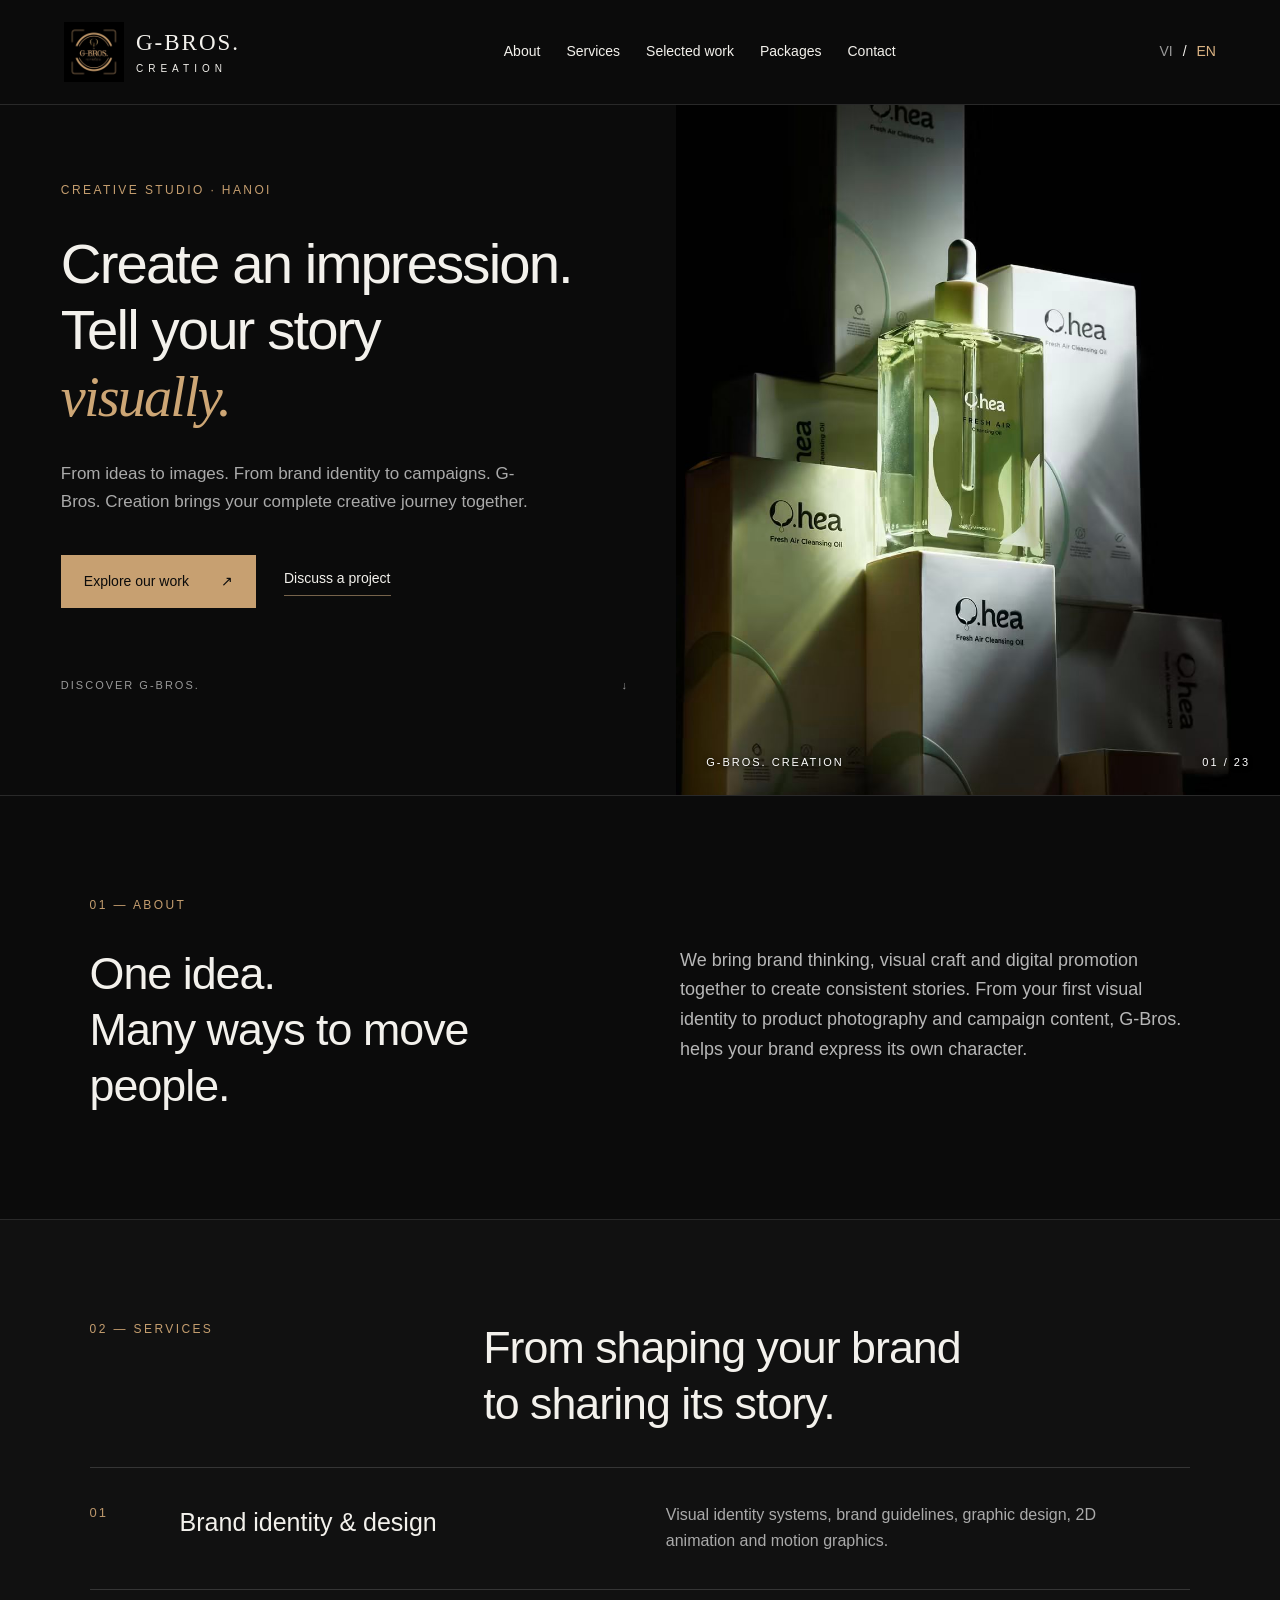
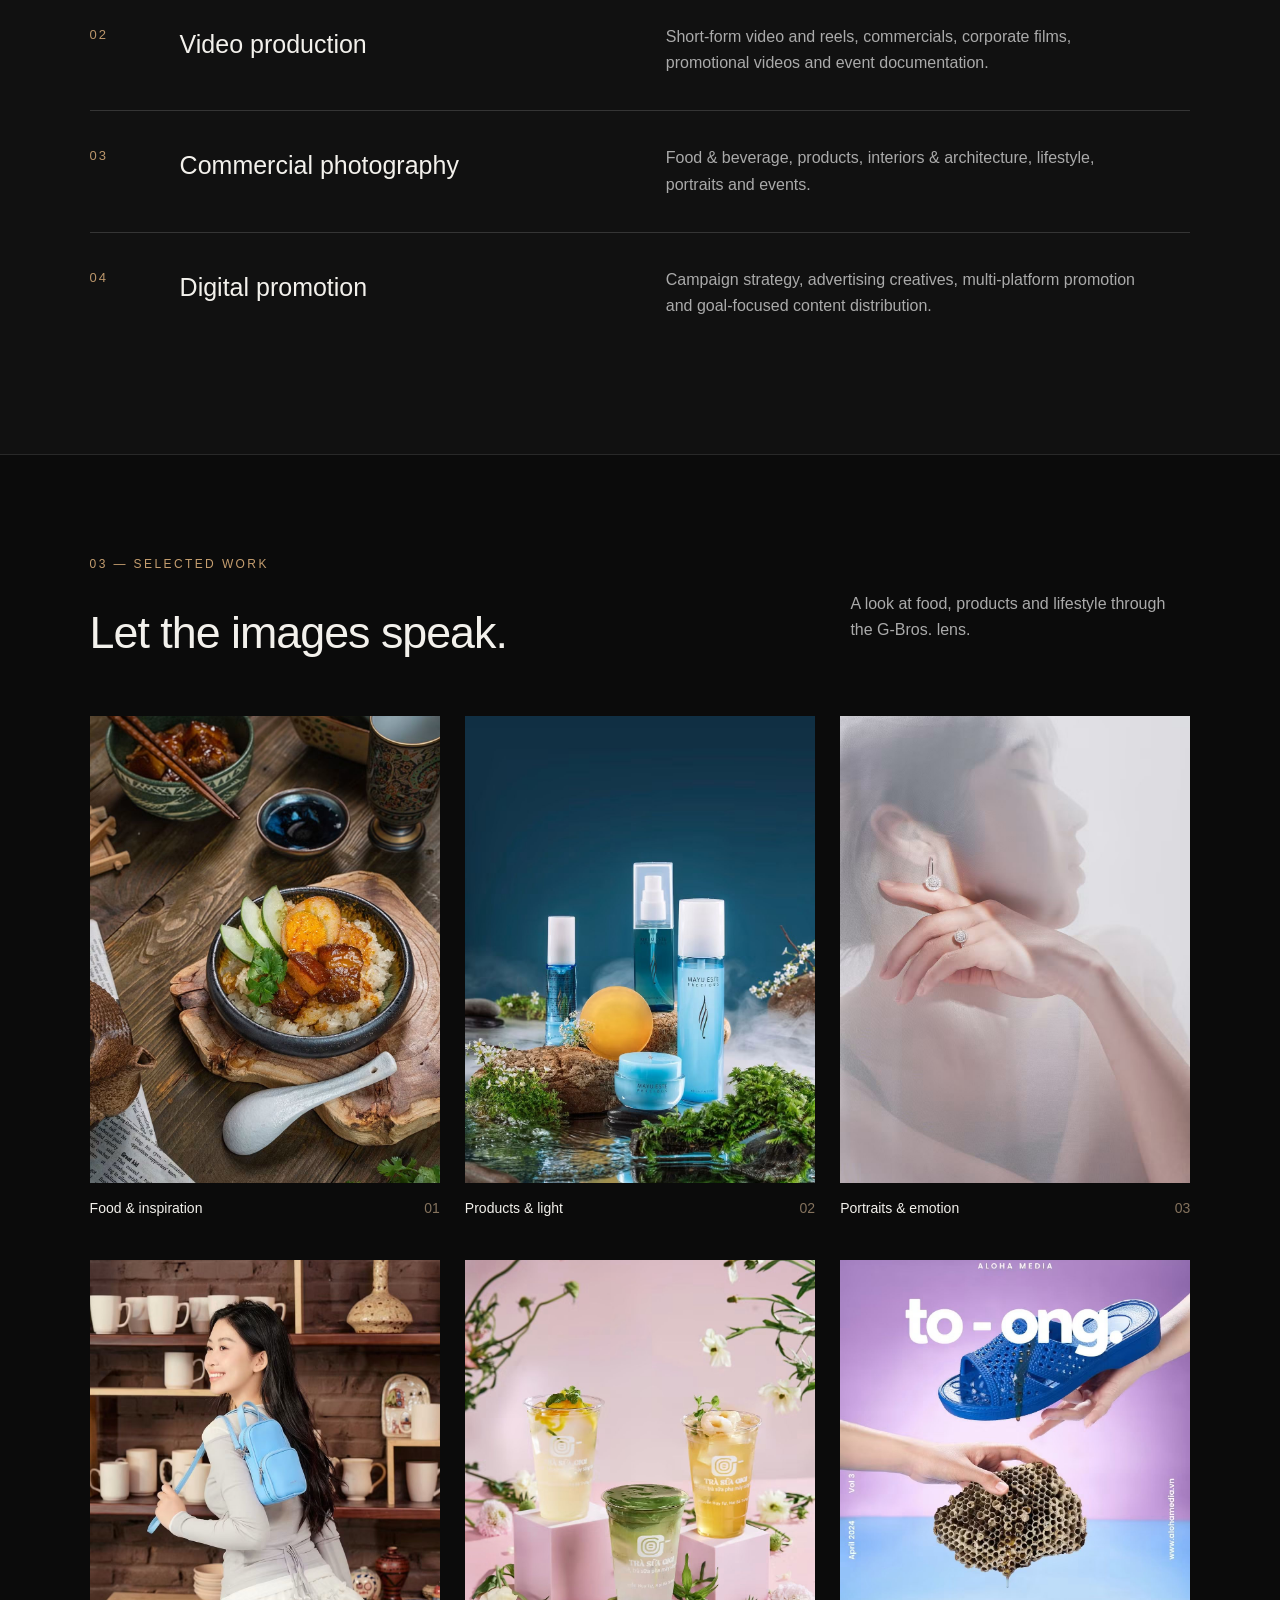
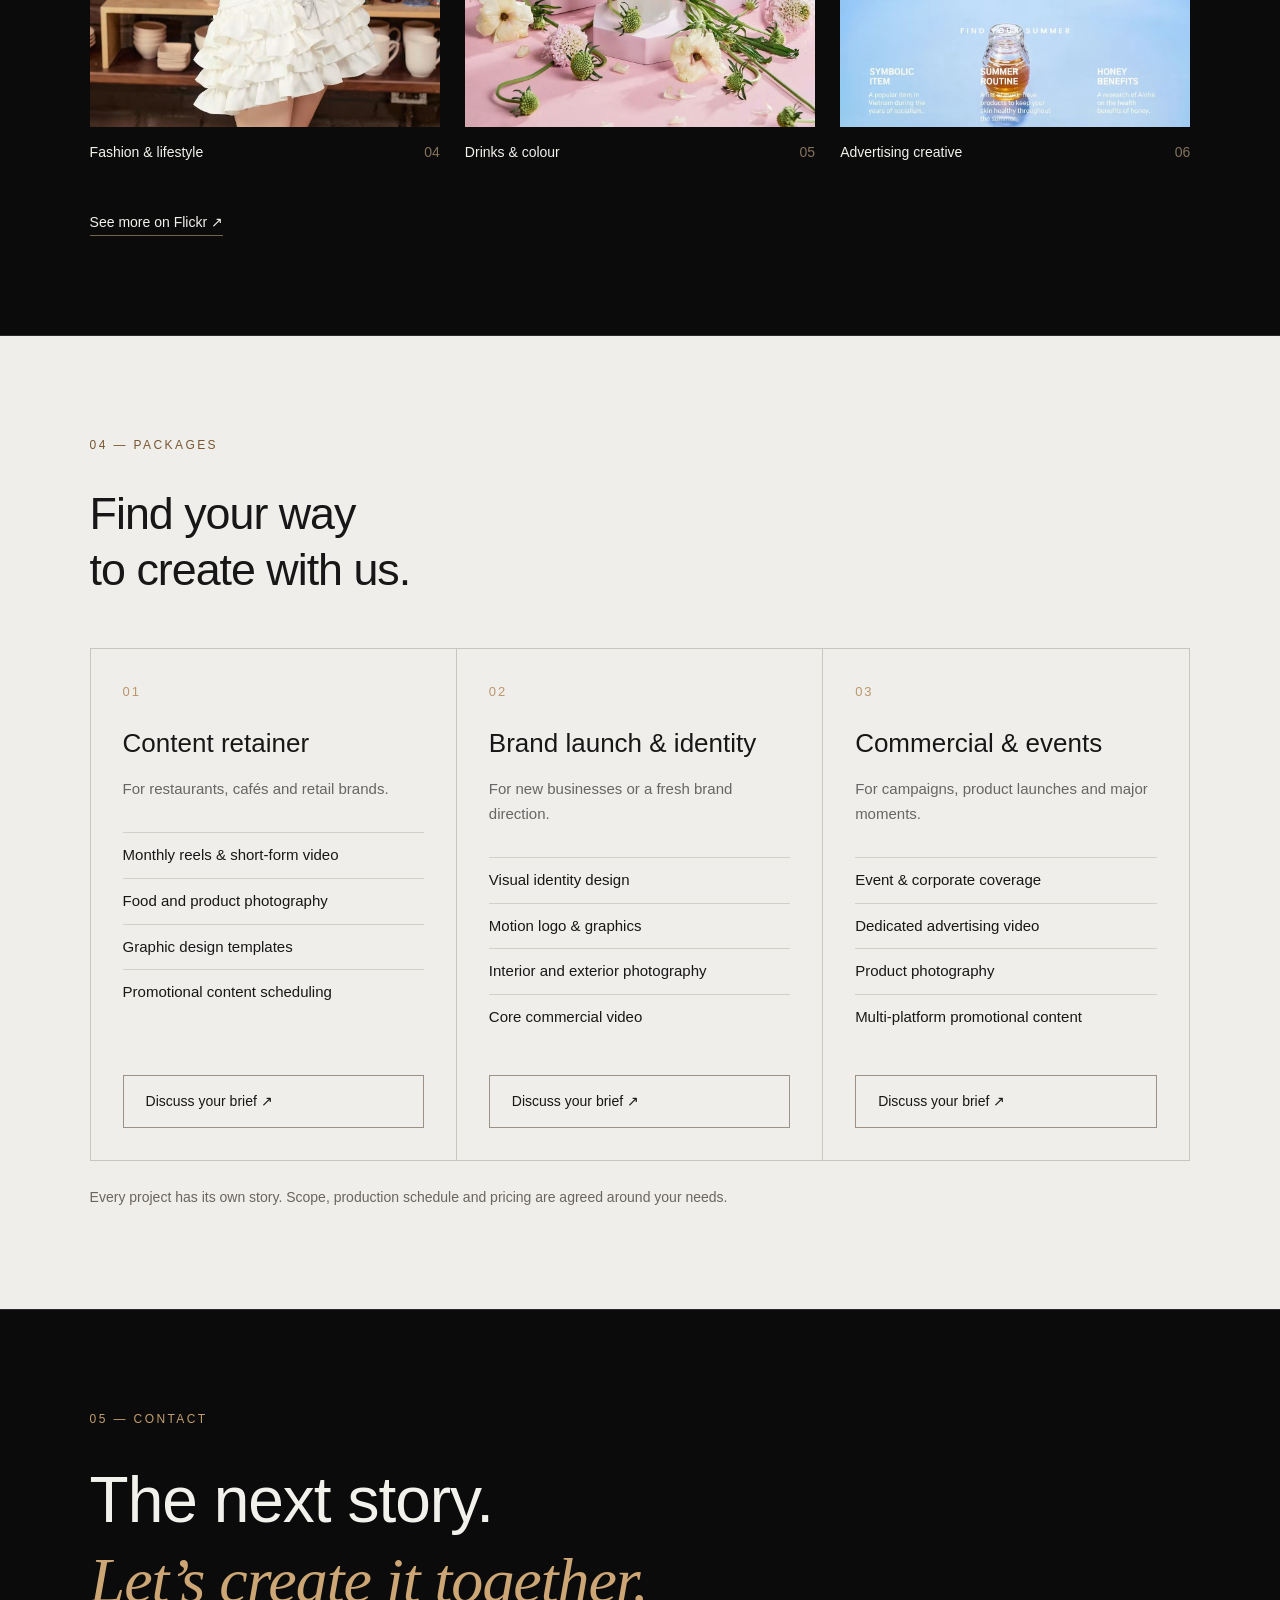
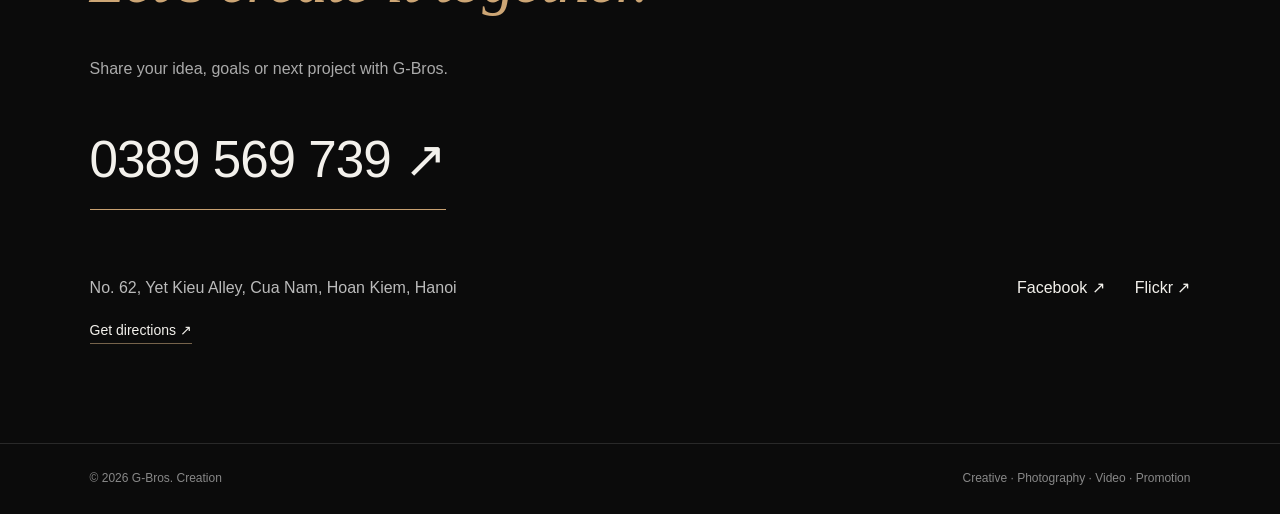
==== en/index.html @ 255308d3 "Gbros 1st Version" ====
<!doctype html><html lang="en"><head><meta charset="utf-8"><meta name="viewport" content="width=device-width,initial-scale=1"><title>G-Bros. Creation | Creative Production, Photography & Video in Hanoi</title><meta name="description" content="From ideas to images. From brand identity to campaigns. G-Bros. Creation brings your complete creative journey together."><link rel="alternate" hreflang="vi" href="../index.html"><link rel="alternate" hreflang="en" href="../en/index.html"><link rel="alternate" hreflang="x-default" href="../index.html"><link rel="stylesheet" href="../style.css"><link rel="icon" type="image/svg+xml" href="data:image/svg+xml,%3Csvg xmlns='http://www.w3.org/2000/svg' viewBox='0 0 32 32'%3E%3Crect width='32' height='32' fill='%230a0a0a'/%3E%3Ctext x='5' y='24' fill='%23c39b69' font-size='25' font-family='serif'%3EG%3C/text%3E%3C/svg%3E"></head><body><header><a class="brand" href="../en/index.html" aria-label="G-Bros. Creation — Home"><img src="../assets/03-Logo.jpg" alt="G-Bros. Creation"><span>G-BROS.<small>CREATION</small></span></a><nav aria-label="Main navigation"><a href="#about">About</a><a href="#services">Services</a><a href="#work">Selected work</a><a href="#packages">Packages</a><a href="#contact">Contact</a></nav><div class="language"><a href="../index.html" lang="vi" >VI</a><span>/</span><a href="../en/index.html" lang="en" aria-current="page">EN</a></div></header><main><section class="hero"><div class="hero-copy"><p class="eyebrow">CREATIVE STUDIO · HANOI</p><h1>Create an impression.<br>Tell your story <em>visually.</em></h1><p class="intro">From ideas to images. From brand identity to campaigns. G-Bros. Creation brings your complete creative journey together.</p><div class="actions"><a class="button gold" href="#work">Explore our work <span>↗</span></a><a class="text-link" href="#contact">Discuss a project</a></div><p class="hero-bottom">DISCOVER G-BROS. <span>↓</span></p></div><div class="hero-art"><img src="../assets/02-FB_IMG_1789880479407.jpg" alt="Skincare product photography with green light and shadows" fetchpriority="high"><div class="art-caption"><span>G-BROS. CREATION</span><span>01 / 23</span></div></div></section><section id="about" class="about section"><p class="eyebrow">01 — About</p><div class="split"><h2>One idea.<br>Many ways to move people.</h2><p>We bring brand thinking, visual craft and digital promotion together to create consistent stories. From your first visual identity to product photography and campaign content, G-Bros. helps your brand express its own character.</p></div></section><section id="services" class="section services"><div class="section-heading"><p class="eyebrow">02 — Services</p><h2>From shaping your brand<br>to sharing its story.</h2></div><div class="service-list"><article><span class="number">01</span><h3>Brand identity & design</h3><p>Visual identity systems, brand guidelines, graphic design, 2D animation and motion graphics.</p></article><article><span class="number">02</span><h3>Video production</h3><p>Short-form video and reels, commercials, corporate films, promotional videos and event documentation.</p></article><article><span class="number">03</span><h3>Commercial photography</h3><p>Food & beverage, products, interiors & architecture, lifestyle, portraits and events.</p></article><article><span class="number">04</span><h3>Digital promotion</h3><p>Campaign strategy, advertising creatives, multi-platform promotion and goal-focused content distribution.</p></article></div></section><section id="work" class="section work"><div class="work-heading"><div><p class="eyebrow">03 — Selected work</p><h2>Let the images speak.</h2></div><p>A look at food, products and lifestyle through the G-Bros. lens.</p></div><div class="gallery"><figure><a href="../assets/01-FB_IMG_1789880459629.jpg" target="_blank" rel="noopener" aria-label="Food & inspiration"><img src="../assets/01-FB_IMG_1789880459629.jpg" alt="Food & inspiration — G-Bros. Creation" loading="lazy"></a><figcaption><span>Food & inspiration</span><span>01</span></figcaption></figure><figure><a href="../assets/06-FB_IMG_1789880466071.jpg" target="_blank" rel="noopener" aria-label="Products & light"><img src="../assets/06-FB_IMG_1789880466071.jpg" alt="Products & light — G-Bros. Creation" loading="lazy"></a><figcaption><span>Products & light</span><span>02</span></figcaption></figure><figure><a href="../assets/05-FB_IMG_1789880463594.jpg" target="_blank" rel="noopener" aria-label="Portraits & emotion"><img src="../assets/05-FB_IMG_1789880463594.jpg" alt="Portraits & emotion — G-Bros. Creation" loading="lazy"></a><figcaption><span>Portraits & emotion</span><span>03</span></figcaption></figure><figure><a href="../assets/15-FB_IMG_1789880671555.jpg" target="_blank" rel="noopener" aria-label="Fashion & lifestyle"><img src="../assets/15-FB_IMG_1789880671555.jpg" alt="Fashion & lifestyle — G-Bros. Creation" loading="lazy"></a><figcaption><span>Fashion & lifestyle</span><span>04</span></figcaption></figure><figure><a href="../assets/13-FB_IMG_1789880486466-1-.jpg" target="_blank" rel="noopener" aria-label="Drinks & colour"><img src="../assets/13-FB_IMG_1789880486466-1-.jpg" alt="Drinks & colour — G-Bros. Creation" loading="lazy"></a><figcaption><span>Drinks & colour</span><span>05</span></figcaption></figure><figure><a href="../assets/19-FB_IMG_1789880624152-1-.jpg" target="_blank" rel="noopener" aria-label="Advertising creative"><img src="../assets/19-FB_IMG_1789880624152-1-.jpg" alt="Advertising creative — G-Bros. Creation" loading="lazy"></a><figcaption><span>Advertising creative</span><span>06</span></figcaption></figure></div><a class="text-link" href="https://flic.kr/ps/3mjhtU" target="_blank" rel="noopener">See more on Flickr ↗</a></section><section id="packages" class="section packages"><p class="eyebrow">04 — Packages</p><h2>Find your way<br>to create with us.</h2><div class="package-grid"><article><span class="number">01</span><h3>Content retainer</h3><p>For restaurants, cafés and retail brands.</p><ul><li>Monthly reels & short-form video</li><li>Food and product photography</li><li>Graphic design templates</li><li>Promotional content scheduling</li></ul><a class="button" href="#contact">Discuss your brief ↗</a></article><article><span class="number">02</span><h3>Brand launch & identity</h3><p>For new businesses or a fresh brand direction.</p><ul><li>Visual identity design</li><li>Motion logo & graphics</li><li>Interior and exterior photography</li><li>Core commercial video</li></ul><a class="button" href="#contact">Discuss your brief ↗</a></article><article><span class="number">03</span><h3>Commercial & events</h3><p>For campaigns, product launches and major moments.</p><ul><li>Event & corporate coverage</li><li>Dedicated advertising video</li><li>Product photography</li><li>Multi-platform promotional content</li></ul><a class="button" href="#contact">Discuss your brief ↗</a></article></div><p class="note">Every project has its own story. Scope, production schedule and pricing are agreed around your needs.</p></section><section id="contact" class="section contact"><p class="eyebrow">05 — Contact</p><h2>The next story.<br><em>Let’s create it together.</em></h2><p>Share your idea, goals or next project with G-Bros.</p><a class="phone" href="tel:+84389569739" aria-label="Give us a call: 0389 569 739">0389 569 739 ↗</a><div class="contact-bottom"><div><p>No. 62, Yet Kieu Alley, Cua Nam, Hoan Kiem, Hanoi</p><a class="text-link" href="https://www.google.com/maps/search/?api=1&query=62+Ng%C3%B5+Y%E1%BA%BFt+Ki%C3%AAu+H%C3%A0+N%E1%BB%99i" target="_blank" rel="noopener">Get directions ↗</a></div><div class="social"><a href="https://www.facebook.com/gbros.creation/" target="_blank" rel="noopener">Facebook ↗</a><a href="https://flic.kr/ps/3mjhtU" target="_blank" rel="noopener">Flickr ↗</a></div></div></section></main><footer><span>© 2026 G-Bros. Creation</span><span>Creative · Photography · Video · Promotion</span></footer></body></html>
---- style.css ----
*{box-sizing:border-box}html{scroll-behavior:smooth;scroll-padding-top:110px}body{margin:0;background:#0b0b0b;color:#f3f1ec;font-family:Arial,Helvetica,sans-serif;font-size:16px;line-height:1.65}a{color:inherit;text-decoration:none}a:focus-visible{outline:2px solid #e1b782;outline-offset:6px}header{min-height:105px;padding:16px 5%;display:flex;align-items:center;justify-content:space-between;gap:24px;border-bottom:1px solid #292929;background:#0b0b0b;position:relative;z-index:2}.brand{display:flex;align-items:center;gap:12px;line-height:1.1;letter-spacing:2px;font-family:Georgia,serif;font-size:23px}.brand img{width:60px;height:60px;object-fit:contain}.brand small{display:block;font:10px Arial,sans-serif;letter-spacing:5px;margin-top:7px}nav{display:flex;gap:26px;font-size:14px}nav a:hover,.text-link:hover,.social a:hover{color:#d6ad7c}.language{display:flex;gap:10px;font-size:14px}.language a{color:#999}.language a[aria-current]{color:#dbb383}.hero{display:grid;grid-template-columns:1.12fr 1fr;min-height:690px}.hero-copy{padding:76px 7% 30px 9%;display:flex;flex-direction:column;align-items:flex-start}.eyebrow{text-transform:uppercase;font-size:12px;letter-spacing:2.4px;color:#c59e6f;margin:0 0 30px}h1,h2,h3,p{margin-top:0}h1{font-size:clamp(40px,4.4vw,72px);font-weight:400;line-height:1.18;letter-spacing:-1.9px;margin-bottom:30px}em{font-family:Georgia,'Times New Roman',serif;color:#cda675;font-weight:400}h1 em{display:block}.intro{max-width:470px;color:#aaa;font-size:17px}.actions{display:flex;align-items:center;gap:28px;margin-top:22px}.button{display:inline-flex;justify-content:space-between;align-items:center;gap:32px;border:1px solid #555;padding:14px 22px;font-size:14px}.button:hover{background:#27221c}.button.gold{background:#c7a071;color:#0b0b0b;border-color:#c7a071}.button.gold:hover{background:#deb987}.text-link{font-size:14px;border-bottom:1px solid #76634b;padding-bottom:5px}.hero-bottom{width:100%;margin:68px 0 0;font-size:11px;letter-spacing:2px;color:#999;display:flex;justify-content:space-between}.hero-art{position:relative;min-height:600px}.hero-art>img{width:100%;height:100%;position:absolute;object-fit:cover;object-position:center 55%}.art-caption{position:absolute;bottom:24px;left:30px;right:30px;display:flex;justify-content:space-between;font-size:11px;letter-spacing:2px;color:white;text-shadow:0 1px 5px black}.section{padding:100px 7%;border-top:1px solid #292929}h2{font-size:clamp(32px,3.5vw,52px);line-height:1.25;font-weight:400;letter-spacing:-1px;margin-bottom:35px}.split{display:grid;grid-template-columns:1fr 1fr;gap:80px}.split>p{max-width:540px;color:#b7b7b7;font-size:18px}.about{padding-bottom:70px}.services{background:#111}.section-heading{display:grid;grid-template-columns:1fr 2fr;gap:40px}.service-list article{display:grid;grid-template-columns:60px 1fr 1.15fr;align-items:start;gap:30px;padding:34px 0;border-top:1px solid #353535}.number{font-size:13px;color:#bb966b;letter-spacing:2px}.service-list h3{font-size:25px;font-weight:400;margin:0}.service-list p{color:#aaa;max-width:490px;margin:0}.work-heading{display:flex;justify-content:space-between;gap:30px;align-items:center}.work-heading>p{max-width:340px;color:#aaa}.gallery{display:grid;grid-template-columns:repeat(3,1fr);gap:40px 25px;margin:20px 0 45px}figure{margin:0}.gallery img{width:100%;aspect-ratio:3/4;object-fit:cover;display:block;transition:filter .2s}.gallery a:hover img{filter:brightness(1.1)}figcaption{display:flex;justify-content:space-between;gap:10px;margin-top:14px;font-size:14px}figcaption span:last-child{color:#85735e}.packages{background:#efeeeb;color:#171717}.packages .eyebrow{color:#785630}.package-grid{display:grid;grid-template-columns:repeat(3,1fr);margin-top:50px;border:1px solid #c9c6c0}.package-grid article{padding:32px;border-right:1px solid #c9c6c0;display:flex;flex-direction:column}.package-grid article:last-child{border:0}.package-grid h3{font-size:26px;line-height:1.3;font-weight:400;margin:25px 0 16px}.package-grid p{color:#666;font-size:15px}.package-grid ul{list-style:none;padding:0;margin:15px 0 35px;font-size:15px}.package-grid li{padding:10px 0;border-top:1px solid #d3d0ca}.package-grid .button{margin-top:auto;border-color:#9a9286}.package-grid .button:hover{background:#dfd9cf}.note{color:#6a655e;font-size:14px;margin:25px 0 0;max-width:660px}.contact h2{font-size:clamp(40px,5vw,76px)}.contact>p:not(.eyebrow){color:#aaa}.phone{display:inline-block;font-size:clamp(27px,4vw,54px);border-bottom:1px solid #c7a071;padding-bottom:6px;letter-spacing:-1px;margin:20px 0 65px}.contact-bottom{display:flex;justify-content:space-between;gap:40px}.contact-bottom p{color:#bbb}.social{display:flex;gap:30px}footer{padding:25px 7%;border-top:1px solid #292929;display:flex;justify-content:space-between;gap:24px;color:#888;font-size:12px}@media(min-width:1600px){main,header,footer{max-width:1800px;margin:auto}}@media(max-width:1000px){header{flex-wrap:wrap}nav{order:3;width:100%;justify-content:center;gap:25px;padding:8px 0}.hero{min-height:620px}.hero-copy{padding-top:50px}.hero-art{min-height:600px}.actions{flex-direction:column;align-items:flex-start;gap:18px}.section{padding:70px 6%}.split{gap:35px}.section-heading{grid-template-columns:1fr}.service-list article{grid-template-columns:35px 1fr 1fr;gap:18px}.package-grid article{padding:22px}.package-grid h3{font-size:22px}}@media(max-width:640px){header{padding:12px 6%;gap:10px}.brand img{width:44px;height:44px}.brand{font-size:20px}nav{justify-content:flex-start;overflow-x:auto;gap:22px;white-space:nowrap;font-size:13px}.hero{display:flex;flex-direction:column}.hero-copy{padding:45px 6% 28px}h1{font-size:43px;letter-spacing:-1px}.hero-bottom{margin-top:35px}.hero-art{min-height:480px}.hero-art>img{object-position:center 55%}.actions{flex-direction:row;align-items:center;gap:20px}.button{padding:12px 16px;gap:16px}.section{padding:60px 6%}.split{grid-template-columns:1fr;gap:10px}.split>p{font-size:16px}.service-list article{grid-template-columns:25px 1fr}.service-list p{grid-column:2}.service-list h3{font-size:23px}.work-heading{display:block}.gallery{grid-template-columns:repeat(2,1fr);gap:28px 14px}figcaption{font-size:12px}.package-grid{grid-template-columns:1fr}.package-grid article{border-right:0;border-bottom:1px solid #c9c6c0;padding:28px}.contact-bottom{flex-direction:column}.phone{margin-bottom:40px}footer{flex-direction:column;gap:5px}.eyebrow{margin-bottom:22px}h2{font-size:34px}}@media(prefers-reduced-motion:reduce){html{scroll-behavior:auto}*{transition:none!important}}
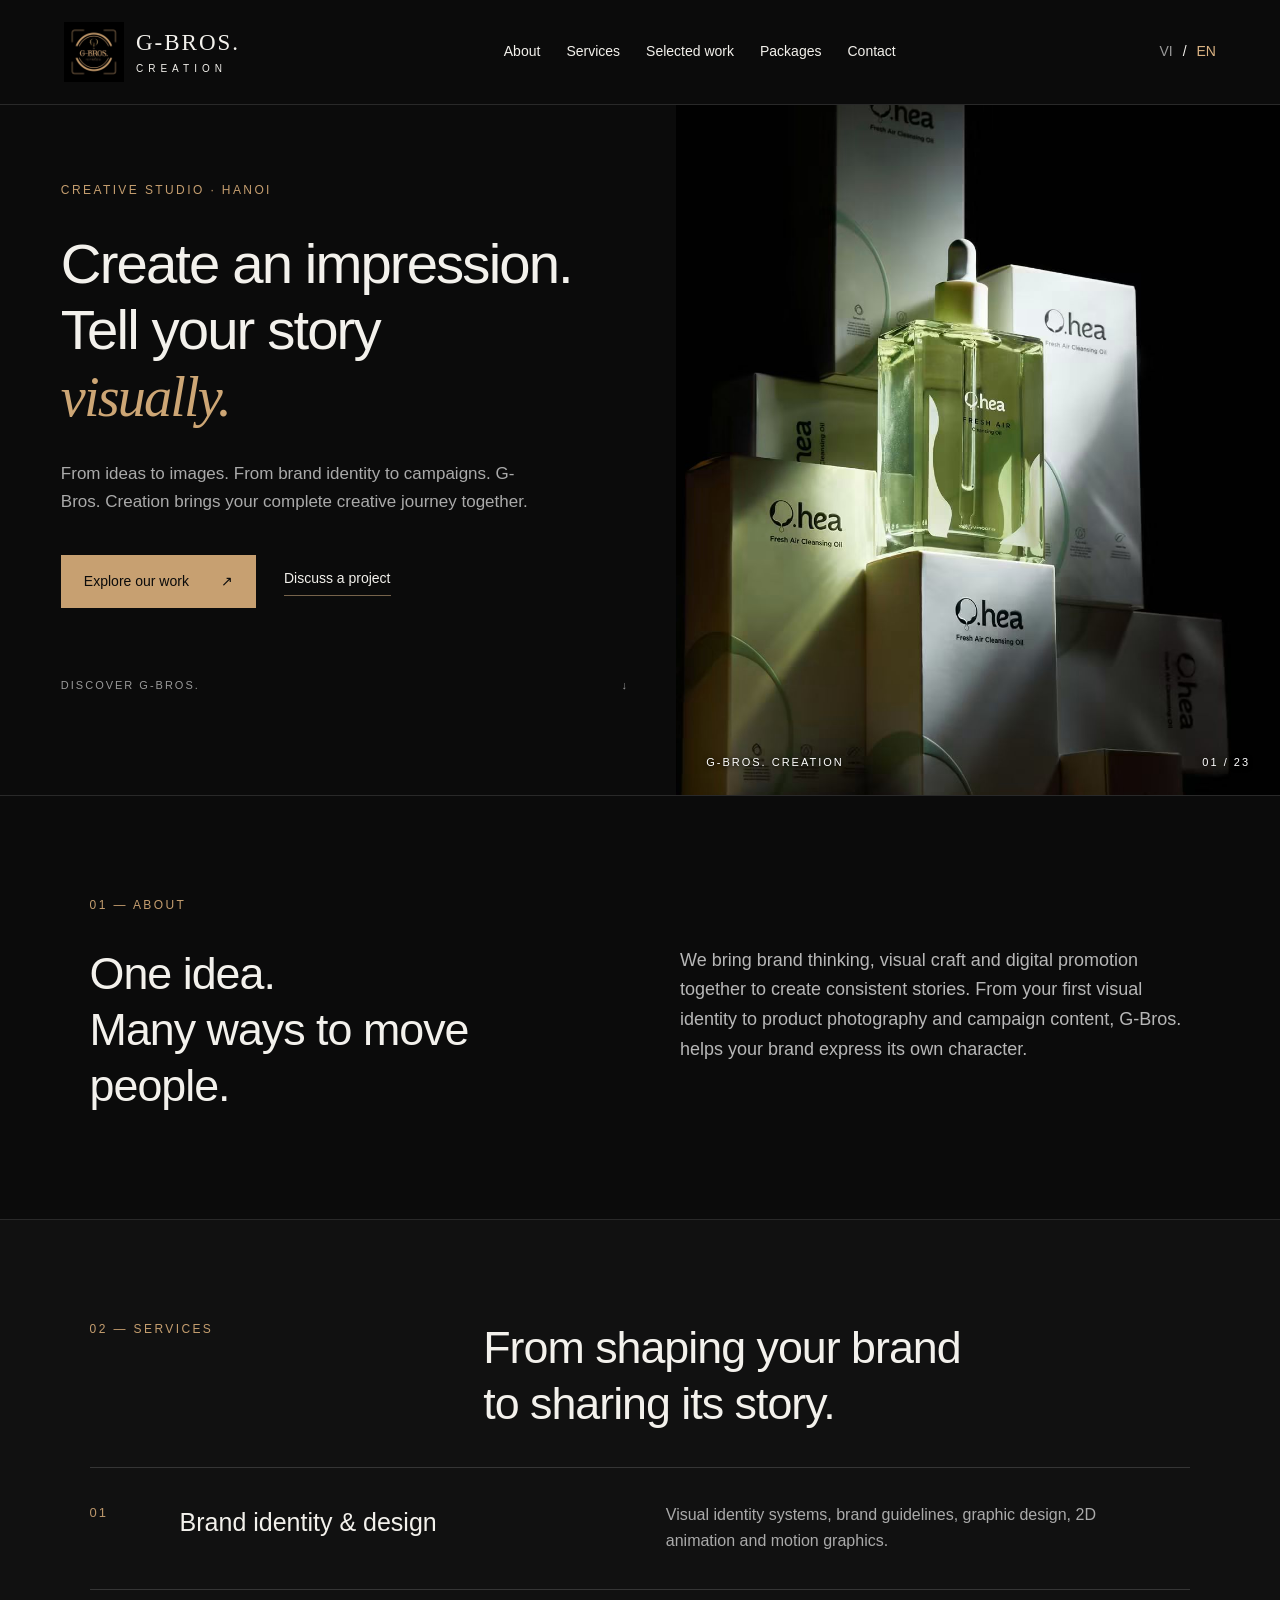
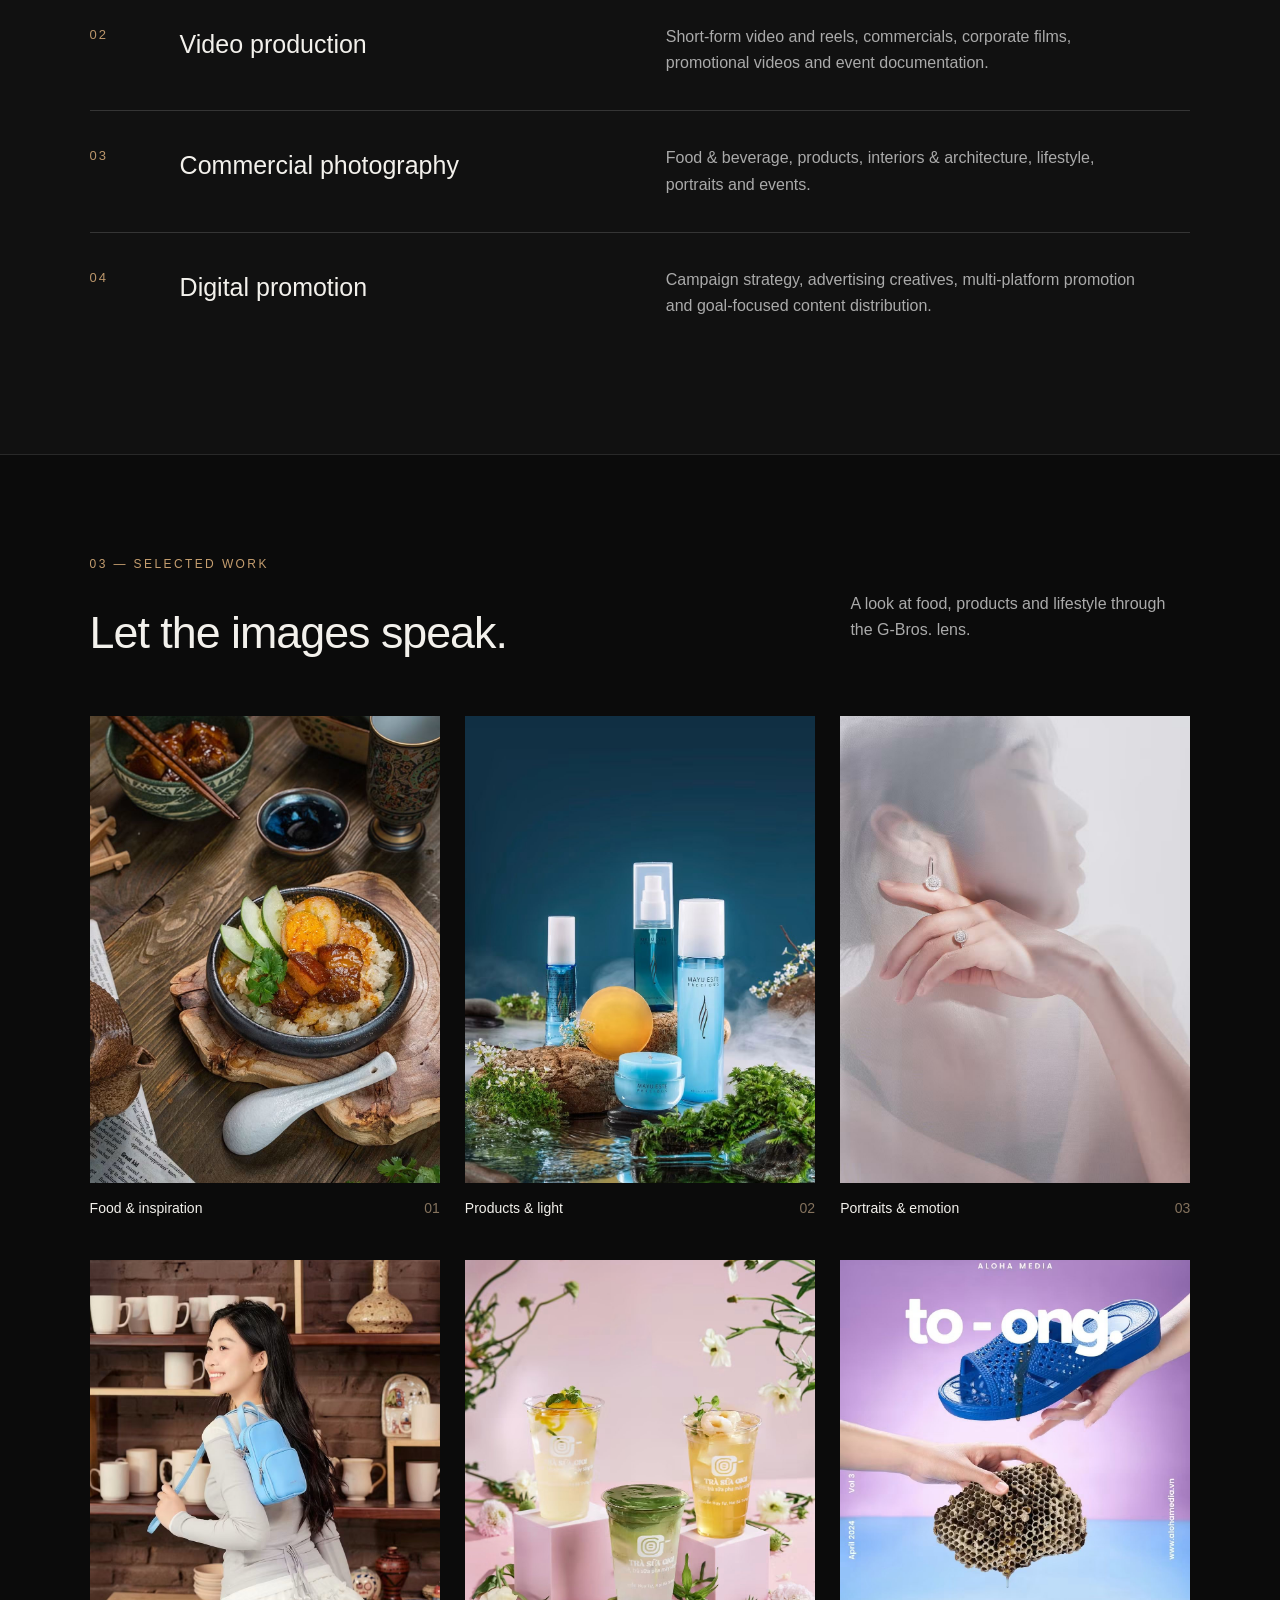
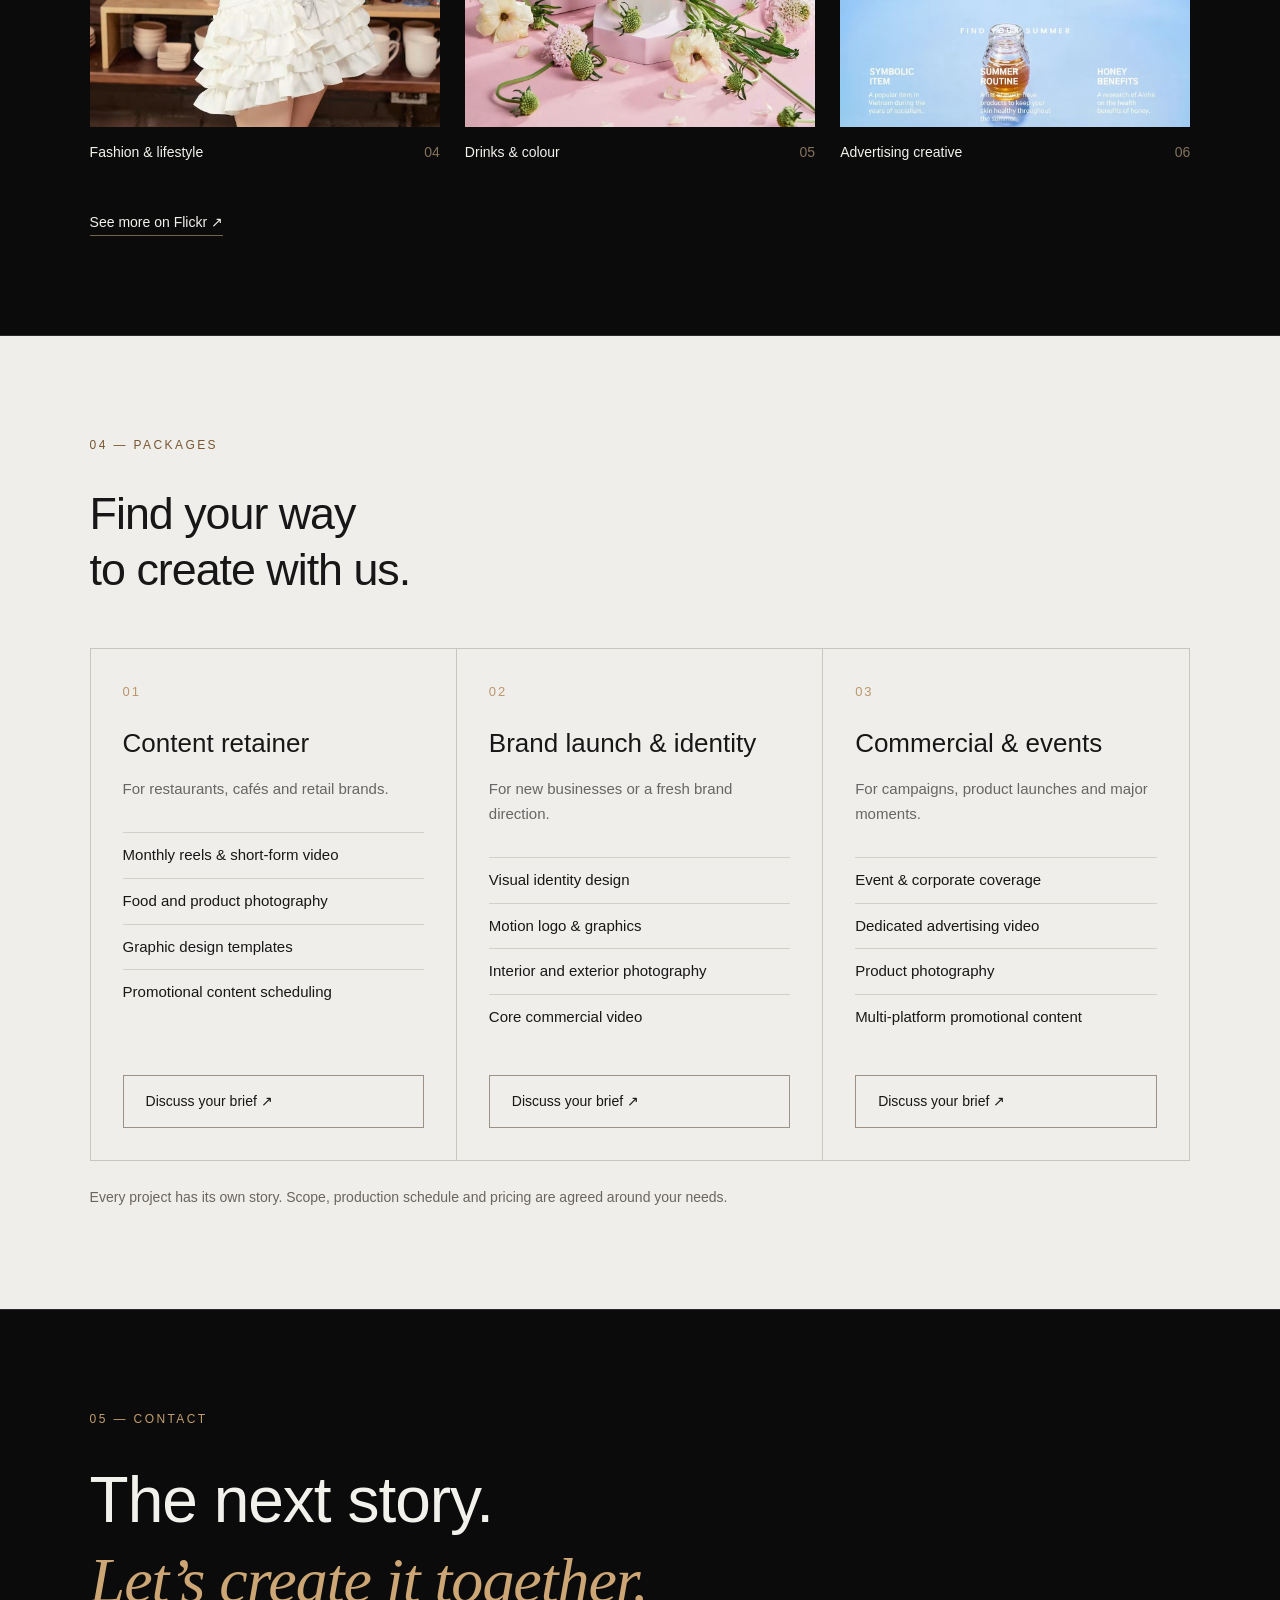
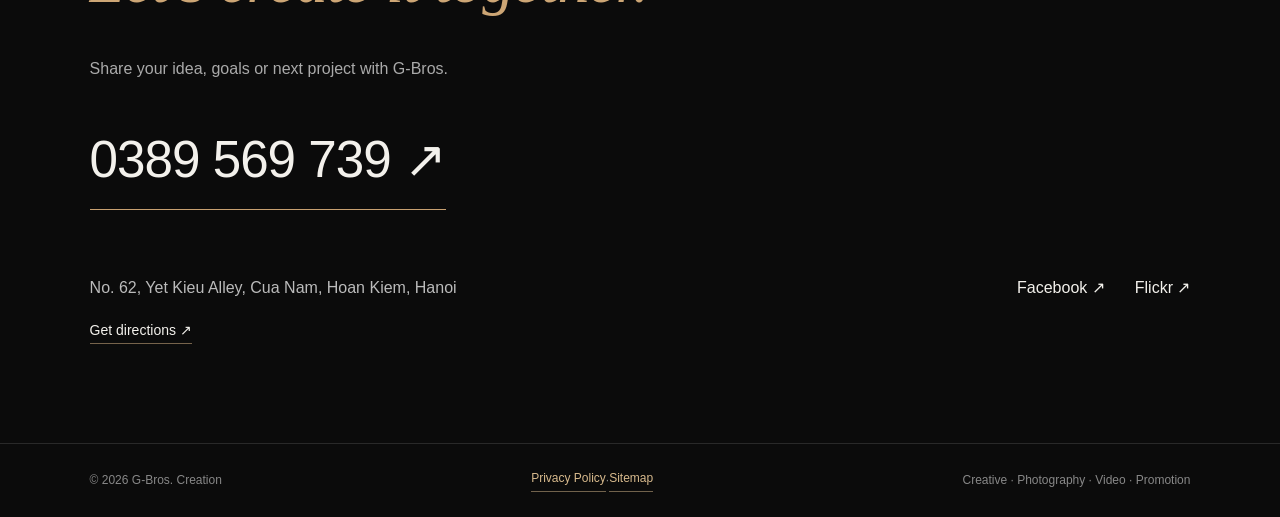
==== commit b816797f: "Privacy Policy" ====
--- a/en/index.html
+++ b/en/index.html
@@ -1 +1 @@
-<!doctype html><html lang="en"><head><meta charset="utf-8"><meta name="viewport" content="width=device-width,initial-scale=1"><title>G-Bros. Creation | Creative Production, Photography & Video in Hanoi</title><meta name="description" content="From ideas to images. From brand identity to campaigns. G-Bros. Creation brings your complete creative journey together."><link rel="alternate" hreflang="vi" href="../index.html"><link rel="alternate" hreflang="en" href="../en/index.html"><link rel="alternate" hreflang="x-default" href="../index.html"><link rel="stylesheet" href="../style.css"><link rel="icon" type="image/svg+xml" href="data:image/svg+xml,%3Csvg xmlns='http://www.w3.org/2000/svg' viewBox='0 0 32 32'%3E%3Crect width='32' height='32' fill='%230a0a0a'/%3E%3Ctext x='5' y='24' fill='%23c39b69' font-size='25' font-family='serif'%3EG%3C/text%3E%3C/svg%3E"></head><body><header><a class="brand" href="../en/index.html" aria-label="G-Bros. Creation — Home"><img src="../assets/03-Logo.jpg" alt="G-Bros. Creation"><span>G-BROS.<small>CREATION</small></span></a><nav aria-label="Main navigation"><a href="#about">About</a><a href="#services">Services</a><a href="#work">Selected work</a><a href="#packages">Packages</a><a href="#contact">Contact</a></nav><div class="language"><a href="../index.html" lang="vi" >VI</a><span>/</span><a href="../en/index.html" lang="en" aria-current="page">EN</a></div></header><main><section class="hero"><div class="hero-copy"><p class="eyebrow">CREATIVE STUDIO · HANOI</p><h1>Create an impression.<br>Tell your story <em>visually.</em></h1><p class="intro">From ideas to images. From brand identity to campaigns. G-Bros. Creation brings your complete creative journey together.</p><div class="actions"><a class="button gold" href="#work">Explore our work <span>↗</span></a><a class="text-link" href="#contact">Discuss a project</a></div><p class="hero-bottom">DISCOVER G-BROS. <span>↓</span></p></div><div class="hero-art"><img src="../assets/02-FB_IMG_1789880479407.jpg" alt="Skincare product photography with green light and shadows" fetchpriority="high"><div class="art-caption"><span>G-BROS. CREATION</span><span>01 / 23</span></div></div></section><section id="about" class="about section"><p class="eyebrow">01 — About</p><div class="split"><h2>One idea.<br>Many ways to move people.</h2><p>We bring brand thinking, visual craft and digital promotion together to create consistent stories. From your first visual identity to product photography and campaign content, G-Bros. helps your brand express its own character.</p></div></section><section id="services" class="section services"><div class="section-heading"><p class="eyebrow">02 — Services</p><h2>From shaping your brand<br>to sharing its story.</h2></div><div class="service-list"><article><span class="number">01</span><h3>Brand identity & design</h3><p>Visual identity systems, brand guidelines, graphic design, 2D animation and motion graphics.</p></article><article><span class="number">02</span><h3>Video production</h3><p>Short-form video and reels, commercials, corporate films, promotional videos and event documentation.</p></article><article><span class="number">03</span><h3>Commercial photography</h3><p>Food & beverage, products, interiors & architecture, lifestyle, portraits and events.</p></article><article><span class="number">04</span><h3>Digital promotion</h3><p>Campaign strategy, advertising creatives, multi-platform promotion and goal-focused content distribution.</p></article></div></section><section id="work" class="section work"><div class="work-heading"><div><p class="eyebrow">03 — Selected work</p><h2>Let the images speak.</h2></div><p>A look at food, products and lifestyle through the G-Bros. lens.</p></div><div class="gallery"><figure><a href="../assets/01-FB_IMG_1789880459629.jpg" target="_blank" rel="noopener" aria-label="Food & inspiration"><img src="../assets/01-FB_IMG_1789880459629.jpg" alt="Food & inspiration — G-Bros. Creation" loading="lazy"></a><figcaption><span>Food & inspiration</span><span>01</span></figcaption></figure><figure><a href="../assets/06-FB_IMG_1789880466071.jpg" target="_blank" rel="noopener" aria-label="Products & light"><img src="../assets/06-FB_IMG_1789880466071.jpg" alt="Products & light — G-Bros. Creation" loading="lazy"></a><figcaption><span>Products & light</span><span>02</span></figcaption></figure><figure><a href="../assets/05-FB_IMG_1789880463594.jpg" target="_blank" rel="noopener" aria-label="Portraits & emotion"><img src="../assets/05-FB_IMG_1789880463594.jpg" alt="Portraits & emotion — G-Bros. Creation" loading="lazy"></a><figcaption><span>Portraits & emotion</span><span>03</span></figcaption></figure><figure><a href="../assets/15-FB_IMG_1789880671555.jpg" target="_blank" rel="noopener" aria-label="Fashion & lifestyle"><img src="../assets/15-FB_IMG_1789880671555.jpg" alt="Fashion & lifestyle — G-Bros. Creation" loading="lazy"></a><figcaption><span>Fashion & lifestyle</span><span>04</span></figcaption></figure><figure><a href="../assets/13-FB_IMG_1789880486466-1-.jpg" target="_blank" rel="noopener" aria-label="Drinks & colour"><img src="../assets/13-FB_IMG_1789880486466-1-.jpg" alt="Drinks & colour — G-Bros. Creation" loading="lazy"></a><figcaption><span>Drinks & colour</span><span>05</span></figcaption></figure><figure><a href="../assets/19-FB_IMG_1789880624152-1-.jpg" target="_blank" rel="noopener" aria-label="Advertising creative"><img src="../assets/19-FB_IMG_1789880624152-1-.jpg" alt="Advertising creative — G-Bros. Creation" loading="lazy"></a><figcaption><span>Advertising creative</span><span>06</span></figcaption></figure></div><a class="text-link" href="https://flic.kr/ps/3mjhtU" target="_blank" rel="noopener">See more on Flickr ↗</a></section><section id="packages" class="section packages"><p class="eyebrow">04 — Packages</p><h2>Find your way<br>to create with us.</h2><div class="package-grid"><article><span class="number">01</span><h3>Content retainer</h3><p>For restaurants, cafés and retail brands.</p><ul><li>Monthly reels & short-form video</li><li>Food and product photography</li><li>Graphic design templates</li><li>Promotional content scheduling</li></ul><a class="button" href="#contact">Discuss your brief ↗</a></article><article><span class="number">02</span><h3>Brand launch & identity</h3><p>For new businesses or a fresh brand direction.</p><ul><li>Visual identity design</li><li>Motion logo & graphics</li><li>Interior and exterior photography</li><li>Core commercial video</li></ul><a class="button" href="#contact">Discuss your brief ↗</a></article><article><span class="number">03</span><h3>Commercial & events</h3><p>For campaigns, product launches and major moments.</p><ul><li>Event & corporate coverage</li><li>Dedicated advertising video</li><li>Product photography</li><li>Multi-platform promotional content</li></ul><a class="button" href="#contact">Discuss your brief ↗</a></article></div><p class="note">Every project has its own story. Scope, production schedule and pricing are agreed around your needs.</p></section><section id="contact" class="section contact"><p class="eyebrow">05 — Contact</p><h2>The next story.<br><em>Let’s create it together.</em></h2><p>Share your idea, goals or next project with G-Bros.</p><a class="phone" href="tel:+84389569739" aria-label="Give us a call: 0389 569 739">0389 569 739 ↗</a><div class="contact-bottom"><div><p>No. 62, Yet Kieu Alley, Cua Nam, Hoan Kiem, Hanoi</p><a class="text-link" href="https://www.google.com/maps/search/?api=1&query=62+Ng%C3%B5+Y%E1%BA%BFt+Ki%C3%AAu+H%C3%A0+N%E1%BB%99i" target="_blank" rel="noopener">Get directions ↗</a></div><div class="social"><a href="https://www.facebook.com/gbros.creation/" target="_blank" rel="noopener">Facebook ↗</a><a href="https://flic.kr/ps/3mjhtU" target="_blank" rel="noopener">Flickr ↗</a></div></div></section></main><footer><span>© 2026 G-Bros. Creation</span><span>Creative · Photography · Video · Promotion</span></footer></body></html>+<!doctype html><html lang="en"><head><meta charset="utf-8"><meta name="viewport" content="width=device-width,initial-scale=1"><title>G-Bros. Creation | Creative Production, Photography & Video in Hanoi</title><meta name="description" content="From ideas to images. From brand identity to campaigns. G-Bros. Creation brings your complete creative journey together."><link rel="alternate" hreflang="vi" href="../index.html"><link rel="alternate" hreflang="en" href="../en/index.html"><link rel="alternate" hreflang="x-default" href="../index.html"><link rel="stylesheet" href="../style.css"><link rel="icon" type="image/svg+xml" href="data:image/svg+xml,%3Csvg xmlns='http://www.w3.org/2000/svg' viewBox='0 0 32 32'%3E%3Crect width='32' height='32' fill='%230a0a0a'/%3E%3Ctext x='5' y='24' fill='%23c39b69' font-size='25' font-family='serif'%3EG%3C/text%3E%3C/svg%3E"></head><body><header><a class="brand" href="../en/index.html" aria-label="G-Bros. Creation — Home"><img src="../assets/03-Logo.jpg" alt="G-Bros. Creation"><span>G-BROS.<small>CREATION</small></span></a><nav aria-label="Main navigation"><a href="#about">About</a><a href="#services">Services</a><a href="#work">Selected work</a><a href="#packages">Packages</a><a href="#contact">Contact</a></nav><div class="language"><a href="../index.html" lang="vi" >VI</a><span>/</span><a href="../en/index.html" lang="en" aria-current="page">EN</a></div></header><main><section class="hero"><div class="hero-copy"><p class="eyebrow">CREATIVE STUDIO · HANOI</p><h1>Create an impression.<br>Tell your story <em>visually.</em></h1><p class="intro">From ideas to images. From brand identity to campaigns. G-Bros. Creation brings your complete creative journey together.</p><div class="actions"><a class="button gold" href="#work">Explore our work <span>↗</span></a><a class="text-link" href="#contact">Discuss a project</a></div><p class="hero-bottom">DISCOVER G-BROS. <span>↓</span></p></div><div class="hero-art"><img src="../assets/02-FB_IMG_1789880479407.jpg" alt="Skincare product photography with green light and shadows" fetchpriority="high"><div class="art-caption"><span>G-BROS. CREATION</span><span>01 / 23</span></div></div></section><section id="about" class="about section"><p class="eyebrow">01 — About</p><div class="split"><h2>One idea.<br>Many ways to move people.</h2><p>We bring brand thinking, visual craft and digital promotion together to create consistent stories. From your first visual identity to product photography and campaign content, G-Bros. helps your brand express its own character.</p></div></section><section id="services" class="section services"><div class="section-heading"><p class="eyebrow">02 — Services</p><h2>From shaping your brand<br>to sharing its story.</h2></div><div class="service-list"><article><span class="number">01</span><h3>Brand identity & design</h3><p>Visual identity systems, brand guidelines, graphic design, 2D animation and motion graphics.</p></article><article><span class="number">02</span><h3>Video production</h3><p>Short-form video and reels, commercials, corporate films, promotional videos and event documentation.</p></article><article><span class="number">03</span><h3>Commercial photography</h3><p>Food & beverage, products, interiors & architecture, lifestyle, portraits and events.</p></article><article><span class="number">04</span><h3>Digital promotion</h3><p>Campaign strategy, advertising creatives, multi-platform promotion and goal-focused content distribution.</p></article></div></section><section id="work" class="section work"><div class="work-heading"><div><p class="eyebrow">03 — Selected work</p><h2>Let the images speak.</h2></div><p>A look at food, products and lifestyle through the G-Bros. lens.</p></div><div class="gallery"><figure><a href="../assets/01-FB_IMG_1789880459629.jpg" target="_blank" rel="noopener" aria-label="Food & inspiration"><img src="../assets/01-FB_IMG_1789880459629.jpg" alt="Food & inspiration — G-Bros. Creation" loading="lazy"></a><figcaption><span>Food & inspiration</span><span>01</span></figcaption></figure><figure><a href="../assets/06-FB_IMG_1789880466071.jpg" target="_blank" rel="noopener" aria-label="Products & light"><img src="../assets/06-FB_IMG_1789880466071.jpg" alt="Products & light — G-Bros. Creation" loading="lazy"></a><figcaption><span>Products & light</span><span>02</span></figcaption></figure><figure><a href="../assets/05-FB_IMG_1789880463594.jpg" target="_blank" rel="noopener" aria-label="Portraits & emotion"><img src="../assets/05-FB_IMG_1789880463594.jpg" alt="Portraits & emotion — G-Bros. Creation" loading="lazy"></a><figcaption><span>Portraits & emotion</span><span>03</span></figcaption></figure><figure><a href="../assets/15-FB_IMG_1789880671555.jpg" target="_blank" rel="noopener" aria-label="Fashion & lifestyle"><img src="../assets/15-FB_IMG_1789880671555.jpg" alt="Fashion & lifestyle — G-Bros. Creation" loading="lazy"></a><figcaption><span>Fashion & lifestyle</span><span>04</span></figcaption></figure><figure><a href="../assets/13-FB_IMG_1789880486466-1-.jpg" target="_blank" rel="noopener" aria-label="Drinks & colour"><img src="../assets/13-FB_IMG_1789880486466-1-.jpg" alt="Drinks & colour — G-Bros. Creation" loading="lazy"></a><figcaption><span>Drinks & colour</span><span>05</span></figcaption></figure><figure><a href="../assets/19-FB_IMG_1789880624152-1-.jpg" target="_blank" rel="noopener" aria-label="Advertising creative"><img src="../assets/19-FB_IMG_1789880624152-1-.jpg" alt="Advertising creative — G-Bros. Creation" loading="lazy"></a><figcaption><span>Advertising creative</span><span>06</span></figcaption></figure></div><a class="text-link" href="https://flic.kr/ps/3mjhtU" target="_blank" rel="noopener">See more on Flickr ↗</a></section><section id="packages" class="section packages"><p class="eyebrow">04 — Packages</p><h2>Find your way<br>to create with us.</h2><div class="package-grid"><article><span class="number">01</span><h3>Content retainer</h3><p>For restaurants, cafés and retail brands.</p><ul><li>Monthly reels & short-form video</li><li>Food and product photography</li><li>Graphic design templates</li><li>Promotional content scheduling</li></ul><a class="button" href="#contact">Discuss your brief ↗</a></article><article><span class="number">02</span><h3>Brand launch & identity</h3><p>For new businesses or a fresh brand direction.</p><ul><li>Visual identity design</li><li>Motion logo & graphics</li><li>Interior and exterior photography</li><li>Core commercial video</li></ul><a class="button" href="#contact">Discuss your brief ↗</a></article><article><span class="number">03</span><h3>Commercial & events</h3><p>For campaigns, product launches and major moments.</p><ul><li>Event & corporate coverage</li><li>Dedicated advertising video</li><li>Product photography</li><li>Multi-platform promotional content</li></ul><a class="button" href="#contact">Discuss your brief ↗</a></article></div><p class="note">Every project has its own story. Scope, production schedule and pricing are agreed around your needs.</p></section><section id="contact" class="section contact"><p class="eyebrow">05 — Contact</p><h2>The next story.<br><em>Let’s create it together.</em></h2><p>Share your idea, goals or next project with G-Bros.</p><a class="phone" href="tel:+84389569739" aria-label="Give us a call: 0389 569 739">0389 569 739 ↗</a><div class="contact-bottom"><div><p>No. 62, Yet Kieu Alley, Cua Nam, Hoan Kiem, Hanoi</p><a class="text-link" href="https://www.google.com/maps/search/?api=1&query=62+Ng%C3%B5+Y%E1%BA%BFt+Ki%C3%AAu+H%C3%A0+N%E1%BB%99i" target="_blank" rel="noopener">Get directions ↗</a></div><div class="social"><a href="https://www.facebook.com/gbros.creation/" target="_blank" rel="noopener">Facebook ↗</a><a href="https://flic.kr/ps/3mjhtU" target="_blank" rel="noopener">Flickr ↗</a></div></div></section></main><footer><span>© 2026 G-Bros. Creation</span><div class="footer-center"><a href="../GBros-Privacy-Policy.html#en" target="_blank" rel="noopener">Privacy Policy</a> · <a href="../sitemap.html">Sitemap</a></div><span>Creative · Photography · Video · Promotion</span></footer></body></html>
--- a/style.css
+++ b/style.css
@@ -1 +1 @@
-*{box-sizing:border-box}html{scroll-behavior:smooth;scroll-padding-top:110px}body{margin:0;background:#0b0b0b;color:#f3f1ec;font-family:Arial,Helvetica,sans-serif;font-size:16px;line-height:1.65}a{color:inherit;text-decoration:none}a:focus-visible{outline:2px solid #e1b782;outline-offset:6px}header{min-height:105px;padding:16px 5%;display:flex;align-items:center;justify-content:space-between;gap:24px;border-bottom:1px solid #292929;background:#0b0b0b;position:relative;z-index:2}.brand{display:flex;align-items:center;gap:12px;line-height:1.1;letter-spacing:2px;font-family:Georgia,serif;font-size:23px}.brand img{width:60px;height:60px;object-fit:contain}.brand small{display:block;font:10px Arial,sans-serif;letter-spacing:5px;margin-top:7px}nav{display:flex;gap:26px;font-size:14px}nav a:hover,.text-link:hover,.social a:hover{color:#d6ad7c}.language{display:flex;gap:10px;font-size:14px}.language a{color:#999}.language a[aria-current]{color:#dbb383}.hero{display:grid;grid-template-columns:1.12fr 1fr;min-height:690px}.hero-copy{padding:76px 7% 30px 9%;display:flex;flex-direction:column;align-items:flex-start}.eyebrow{text-transform:uppercase;font-size:12px;letter-spacing:2.4px;color:#c59e6f;margin:0 0 30px}h1,h2,h3,p{margin-top:0}h1{font-size:clamp(40px,4.4vw,72px);font-weight:400;line-height:1.18;letter-spacing:-1.9px;margin-bottom:30px}em{font-family:Georgia,'Times New Roman',serif;color:#cda675;font-weight:400}h1 em{display:block}.intro{max-width:470px;color:#aaa;font-size:17px}.actions{display:flex;align-items:center;gap:28px;margin-top:22px}.button{display:inline-flex;justify-content:space-between;align-items:center;gap:32px;border:1px solid #555;padding:14px 22px;font-size:14px}.button:hover{background:#27221c}.button.gold{background:#c7a071;color:#0b0b0b;border-color:#c7a071}.button.gold:hover{background:#deb987}.text-link{font-size:14px;border-bottom:1px solid #76634b;padding-bottom:5px}.hero-bottom{width:100%;margin:68px 0 0;font-size:11px;letter-spacing:2px;color:#999;display:flex;justify-content:space-between}.hero-art{position:relative;min-height:600px}.hero-art>img{width:100%;height:100%;position:absolute;object-fit:cover;object-position:center 55%}.art-caption{position:absolute;bottom:24px;left:30px;right:30px;display:flex;justify-content:space-between;font-size:11px;letter-spacing:2px;color:white;text-shadow:0 1px 5px black}.section{padding:100px 7%;border-top:1px solid #292929}h2{font-size:clamp(32px,3.5vw,52px);line-height:1.25;font-weight:400;letter-spacing:-1px;margin-bottom:35px}.split{display:grid;grid-template-columns:1fr 1fr;gap:80px}.split>p{max-width:540px;color:#b7b7b7;font-size:18px}.about{padding-bottom:70px}.services{background:#111}.section-heading{display:grid;grid-template-columns:1fr 2fr;gap:40px}.service-list article{display:grid;grid-template-columns:60px 1fr 1.15fr;align-items:start;gap:30px;padding:34px 0;border-top:1px solid #353535}.number{font-size:13px;color:#bb966b;letter-spacing:2px}.service-list h3{font-size:25px;font-weight:400;margin:0}.service-list p{color:#aaa;max-width:490px;margin:0}.work-heading{display:flex;justify-content:space-between;gap:30px;align-items:center}.work-heading>p{max-width:340px;color:#aaa}.gallery{display:grid;grid-template-columns:repeat(3,1fr);gap:40px 25px;margin:20px 0 45px}figure{margin:0}.gallery img{width:100%;aspect-ratio:3/4;object-fit:cover;display:block;transition:filter .2s}.gallery a:hover img{filter:brightness(1.1)}figcaption{display:flex;justify-content:space-between;gap:10px;margin-top:14px;font-size:14px}figcaption span:last-child{color:#85735e}.packages{background:#efeeeb;color:#171717}.packages .eyebrow{color:#785630}.package-grid{display:grid;grid-template-columns:repeat(3,1fr);margin-top:50px;border:1px solid #c9c6c0}.package-grid article{padding:32px;border-right:1px solid #c9c6c0;display:flex;flex-direction:column}.package-grid article:last-child{border:0}.package-grid h3{font-size:26px;line-height:1.3;font-weight:400;margin:25px 0 16px}.package-grid p{color:#666;font-size:15px}.package-grid ul{list-style:none;padding:0;margin:15px 0 35px;font-size:15px}.package-grid li{padding:10px 0;border-top:1px solid #d3d0ca}.package-grid .button{margin-top:auto;border-color:#9a9286}.package-grid .button:hover{background:#dfd9cf}.note{color:#6a655e;font-size:14px;margin:25px 0 0;max-width:660px}.contact h2{font-size:clamp(40px,5vw,76px)}.contact>p:not(.eyebrow){color:#aaa}.phone{display:inline-block;font-size:clamp(27px,4vw,54px);border-bottom:1px solid #c7a071;padding-bottom:6px;letter-spacing:-1px;margin:20px 0 65px}.contact-bottom{display:flex;justify-content:space-between;gap:40px}.contact-bottom p{color:#bbb}.social{display:flex;gap:30px}footer{padding:25px 7%;border-top:1px solid #292929;display:flex;justify-content:space-between;gap:24px;color:#888;font-size:12px}@media(min-width:1600px){main,header,footer{max-width:1800px;margin:auto}}@media(max-width:1000px){header{flex-wrap:wrap}nav{order:3;width:100%;justify-content:center;gap:25px;padding:8px 0}.hero{min-height:620px}.hero-copy{padding-top:50px}.hero-art{min-height:600px}.actions{flex-direction:column;align-items:flex-start;gap:18px}.section{padding:70px 6%}.split{gap:35px}.section-heading{grid-template-columns:1fr}.service-list article{grid-template-columns:35px 1fr 1fr;gap:18px}.package-grid article{padding:22px}.package-grid h3{font-size:22px}}@media(max-width:640px){header{padding:12px 6%;gap:10px}.brand img{width:44px;height:44px}.brand{font-size:20px}nav{justify-content:flex-start;overflow-x:auto;gap:22px;white-space:nowrap;font-size:13px}.hero{display:flex;flex-direction:column}.hero-copy{padding:45px 6% 28px}h1{font-size:43px;letter-spacing:-1px}.hero-bottom{margin-top:35px}.hero-art{min-height:480px}.hero-art>img{object-position:center 55%}.actions{flex-direction:row;align-items:center;gap:20px}.button{padding:12px 16px;gap:16px}.section{padding:60px 6%}.split{grid-template-columns:1fr;gap:10px}.split>p{font-size:16px}.service-list article{grid-template-columns:25px 1fr}.service-list p{grid-column:2}.service-list h3{font-size:23px}.work-heading{display:block}.gallery{grid-template-columns:repeat(2,1fr);gap:28px 14px}figcaption{font-size:12px}.package-grid{grid-template-columns:1fr}.package-grid article{border-right:0;border-bottom:1px solid #c9c6c0;padding:28px}.contact-bottom{flex-direction:column}.phone{margin-bottom:40px}footer{flex-direction:column;gap:5px}.eyebrow{margin-bottom:22px}h2{font-size:34px}}@media(prefers-reduced-motion:reduce){html{scroll-behavior:auto}*{transition:none!important}}
+*{box-sizing:border-box}html{scroll-behavior:smooth;scroll-padding-top:110px}body{margin:0;background:#0b0b0b;color:#f3f1ec;font-family:Arial,Helvetica,sans-serif;font-size:16px;line-height:1.65}a{color:inherit;text-decoration:none}a:focus-visible{outline:2px solid #e1b782;outline-offset:6px}header{min-height:105px;padding:16px 5%;display:flex;align-items:center;justify-content:space-between;gap:24px;border-bottom:1px solid #292929;background:#0b0b0b;position:relative;z-index:2}.brand{display:flex;align-items:center;gap:12px;line-height:1.1;letter-spacing:2px;font-family:Georgia,serif;font-size:23px}.brand img{width:60px;height:60px;object-fit:contain}.brand small{display:block;font:10px Arial,sans-serif;letter-spacing:5px;margin-top:7px}nav{display:flex;gap:26px;font-size:14px}nav a:hover,.text-link:hover,.social a:hover{color:#d6ad7c}.language{display:flex;gap:10px;font-size:14px}.language a{color:#999}.language a[aria-current]{color:#dbb383}.hero{display:grid;grid-template-columns:1.12fr 1fr;min-height:690px}.hero-copy{padding:76px 7% 30px 9%;display:flex;flex-direction:column;align-items:flex-start}.eyebrow{text-transform:uppercase;font-size:12px;letter-spacing:2.4px;color:#c59e6f;margin:0 0 30px}h1,h2,h3,p{margin-top:0}h1{font-size:clamp(40px,4.4vw,72px);font-weight:400;line-height:1.18;letter-spacing:-1.9px;margin-bottom:30px}em{font-family:Georgia,'Times New Roman',serif;color:#cda675;font-weight:400}h1 em{display:block}.intro{max-width:470px;color:#aaa;font-size:17px}.actions{display:flex;align-items:center;gap:28px;margin-top:22px}.button{display:inline-flex;justify-content:space-between;align-items:center;gap:32px;border:1px solid #555;padding:14px 22px;font-size:14px}.button:hover{background:#27221c}.button.gold{background:#c7a071;color:#0b0b0b;border-color:#c7a071}.button.gold:hover{background:#deb987}.text-link{font-size:14px;border-bottom:1px solid #76634b;padding-bottom:5px}.hero-bottom{width:100%;margin:68px 0 0;font-size:11px;letter-spacing:2px;color:#999;display:flex;justify-content:space-between}.hero-art{position:relative;min-height:600px}.hero-art>img{width:100%;height:100%;position:absolute;object-fit:cover;object-position:center 55%}.art-caption{position:absolute;bottom:24px;left:30px;right:30px;display:flex;justify-content:space-between;font-size:11px;letter-spacing:2px;color:white;text-shadow:0 1px 5px black}.section{padding:100px 7%;border-top:1px solid #292929}h2{font-size:clamp(32px,3.5vw,52px);line-height:1.25;font-weight:400;letter-spacing:-1px;margin-bottom:35px}.split{display:grid;grid-template-columns:1fr 1fr;gap:80px}.split>p{max-width:540px;color:#b7b7b7;font-size:18px}.about{padding-bottom:70px}.services{background:#111}.section-heading{display:grid;grid-template-columns:1fr 2fr;gap:40px}.service-list article{display:grid;grid-template-columns:60px 1fr 1.15fr;align-items:start;gap:30px;padding:34px 0;border-top:1px solid #353535}.number{font-size:13px;color:#bb966b;letter-spacing:2px}.service-list h3{font-size:25px;font-weight:400;margin:0}.service-list p{color:#aaa;max-width:490px;margin:0}.work-heading{display:flex;justify-content:space-between;gap:30px;align-items:center}.work-heading>p{max-width:340px;color:#aaa}.gallery{display:grid;grid-template-columns:repeat(3,1fr);gap:40px 25px;margin:20px 0 45px}figure{margin:0}.gallery img{width:100%;aspect-ratio:3/4;object-fit:cover;display:block;transition:filter .2s}.gallery a:hover img{filter:brightness(1.1)}figcaption{display:flex;justify-content:space-between;gap:10px;margin-top:14px;font-size:14px}figcaption span:last-child{color:#85735e}.packages{background:#efeeeb;color:#171717}.packages .eyebrow{color:#785630}.package-grid{display:grid;grid-template-columns:repeat(3,1fr);margin-top:50px;border:1px solid #c9c6c0}.package-grid article{padding:32px;border-right:1px solid #c9c6c0;display:flex;flex-direction:column}.package-grid article:last-child{border:0}.package-grid h3{font-size:26px;line-height:1.3;font-weight:400;margin:25px 0 16px}.package-grid p{color:#666;font-size:15px}.package-grid ul{list-style:none;padding:0;margin:15px 0 35px;font-size:15px}.package-grid li{padding:10px 0;border-top:1px solid #d3d0ca}.package-grid .button{margin-top:auto;border-color:#9a9286}.package-grid .button:hover{background:#dfd9cf}.note{color:#6a655e;font-size:14px;margin:25px 0 0;max-width:660px}.contact h2{font-size:clamp(40px,5vw,76px)}.contact>p:not(.eyebrow){color:#aaa}.phone{display:inline-block;font-size:clamp(27px,4vw,54px);border-bottom:1px solid #c7a071;padding-bottom:6px;letter-spacing:-1px;margin:20px 0 65px}.contact-bottom{display:flex;justify-content:space-between;gap:40px}.contact-bottom p{color:#bbb}.social{display:flex;gap:30px}footer{padding:25px 7%;border-top:1px solid #292929;display:flex;justify-content:space-between;align-items:center;gap:24px;color:#888;font-size:12px}.footer-center{flex:1;display:flex;justify-content:center;align-items:center;text-align:center}.footer-center a{color:#d8ba8d;border-bottom:1px solid rgba(216,186,141,.5);padding-bottom:2px}.footer-center a:hover{color:#f0d7b0}@media(min-width:1600px){main,header,footer{max-width:1800px;margin:auto}}@media(max-width:1000px){header{flex-wrap:wrap}nav{order:3;width:100%;justify-content:center;gap:25px;padding:8px 0}.hero{min-height:620px}.hero-copy{padding-top:50px}.hero-art{min-height:600px}.actions{flex-direction:column;align-items:flex-start;gap:18px}.section{padding:70px 6%}.split{gap:35px}.section-heading{grid-template-columns:1fr}.service-list article{grid-template-columns:35px 1fr 1fr;gap:18px}.package-grid article{padding:22px}.package-grid h3{font-size:22px}}@media(max-width:640px){header{padding:12px 6%;gap:10px}.brand img{width:44px;height:44px}.brand{font-size:20px}nav{justify-content:flex-start;overflow-x:auto;gap:22px;white-space:nowrap;font-size:13px}.hero{display:flex;flex-direction:column}.hero-copy{padding:45px 6% 28px}h1{font-size:43px;letter-spacing:-1px}.hero-bottom{margin-top:35px}.hero-art{min-height:480px}.hero-art>img{object-position:center 55%}.actions{flex-direction:row;align-items:center;gap:20px}.button{padding:12px 16px;gap:16px}.section{padding:60px 6%}.split{grid-template-columns:1fr;gap:10px}.split>p{font-size:16px}.service-list article{grid-template-columns:25px 1fr}.service-list p{grid-column:2}.service-list h3{font-size:23px}.work-heading{display:block}.gallery{grid-template-columns:repeat(2,1fr);gap:28px 14px}figcaption{font-size:12px}.package-grid{grid-template-columns:1fr}.package-grid article{border-right:0;border-bottom:1px solid #c9c6c0;padding:28px}.contact-bottom{flex-direction:column}.phone{margin-bottom:40px}footer{flex-direction:column;gap:5px}.eyebrow{margin-bottom:22px}h2{font-size:34px}}@media(prefers-reduced-motion:reduce){html{scroll-behavior:auto}*{transition:none!important}}
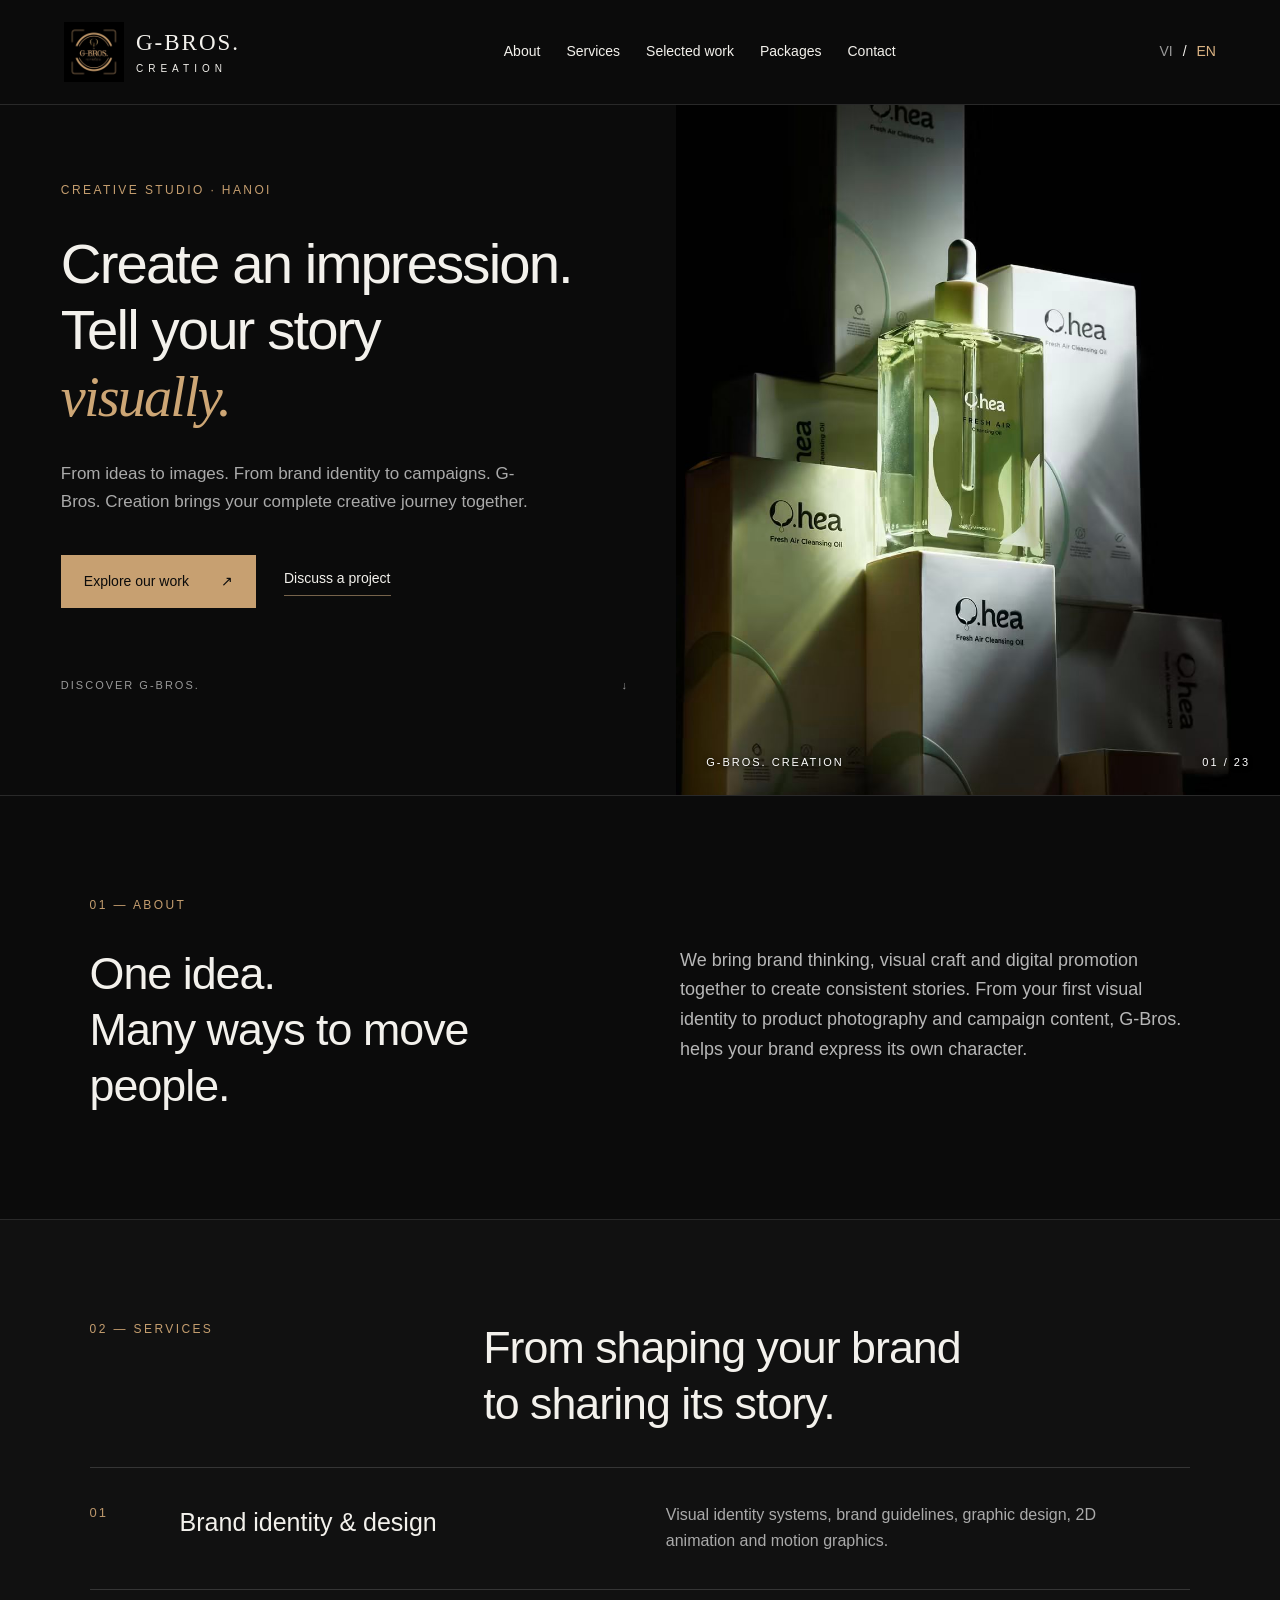
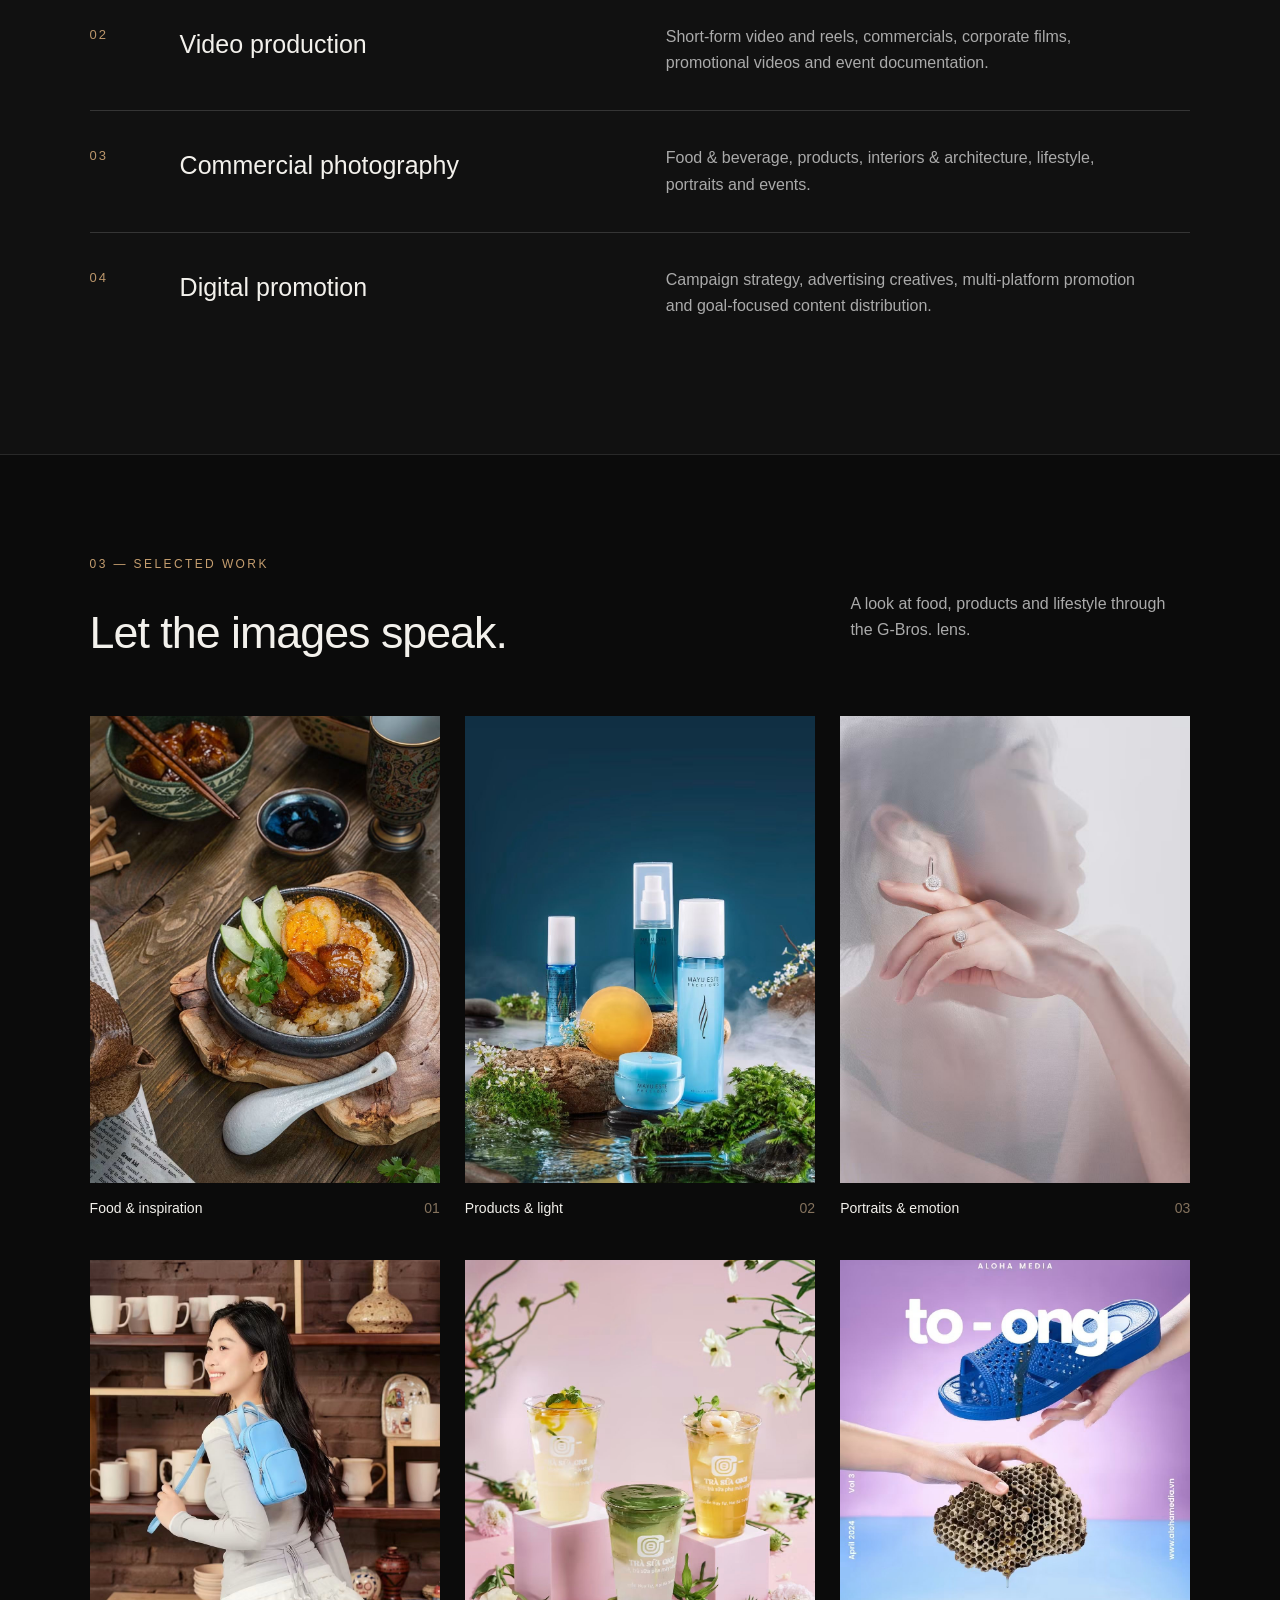
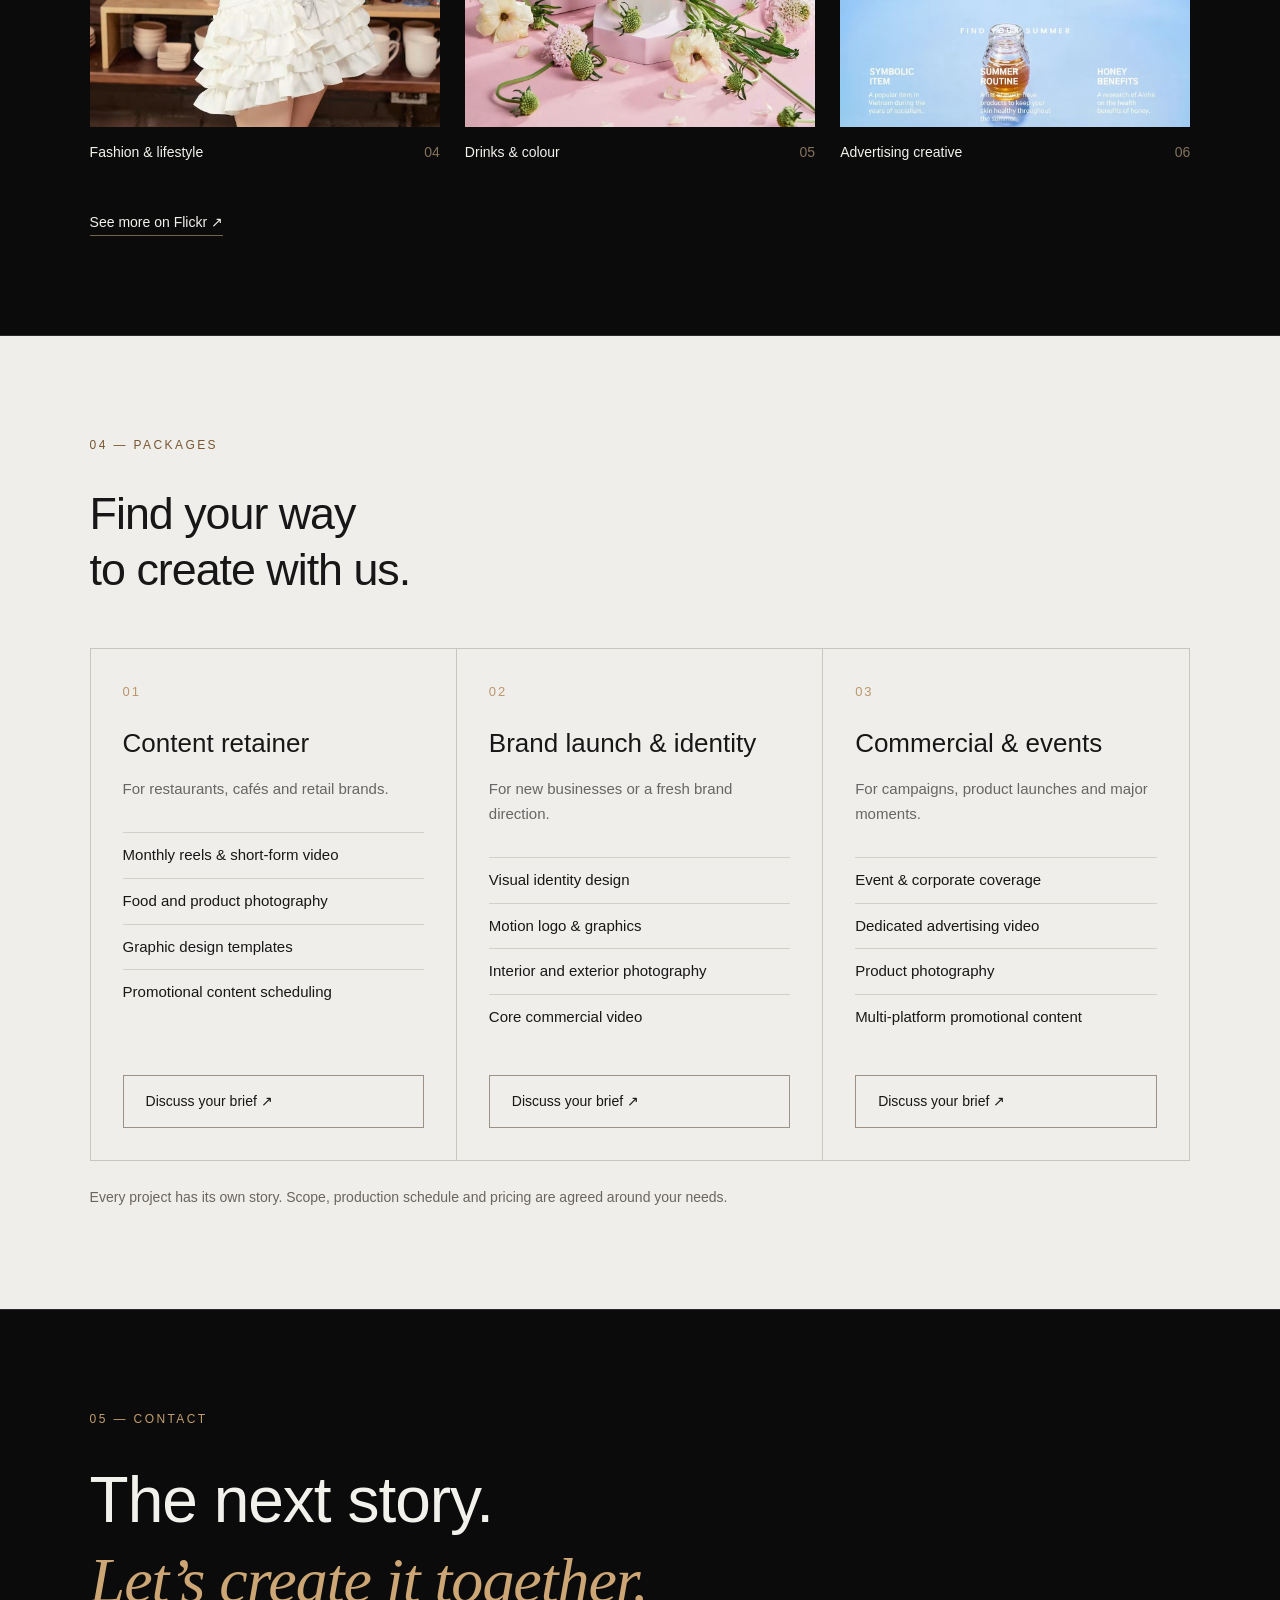
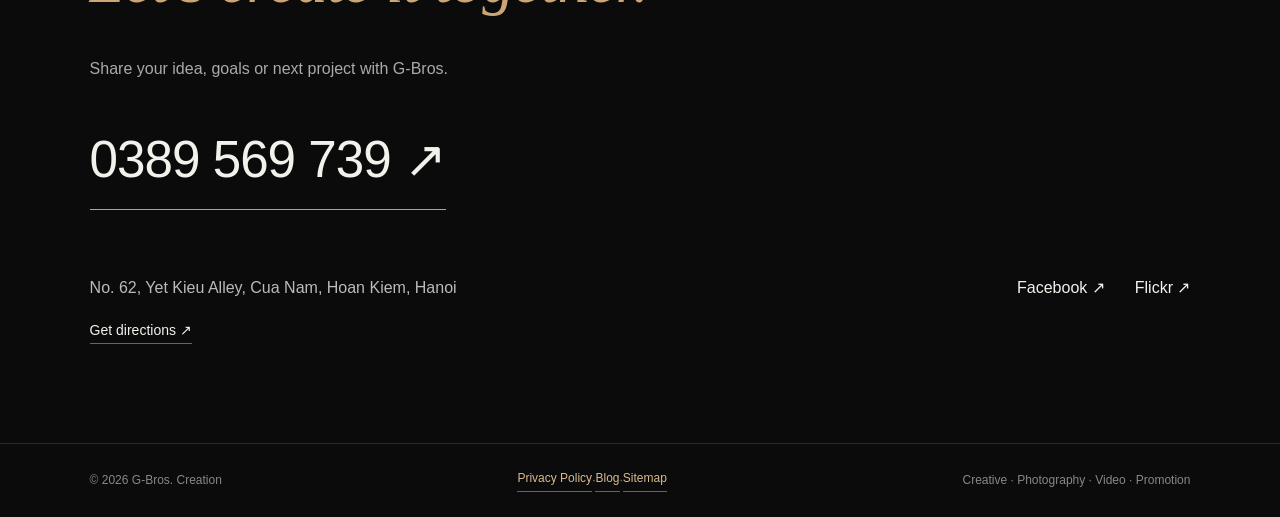
==== commit a6fafb6c: "blog update" ====
--- a/en/index.html
+++ b/en/index.html
@@ -1 +1 @@
-<!doctype html><html lang="en"><head><meta charset="utf-8"><meta name="viewport" content="width=device-width,initial-scale=1"><title>G-Bros. Creation | Creative Production, Photography & Video in Hanoi</title><meta name="description" content="From ideas to images. From brand identity to campaigns. G-Bros. Creation brings your complete creative journey together."><link rel="alternate" hreflang="vi" href="../index.html"><link rel="alternate" hreflang="en" href="../en/index.html"><link rel="alternate" hreflang="x-default" href="../index.html"><link rel="stylesheet" href="../style.css"><link rel="icon" type="image/svg+xml" href="data:image/svg+xml,%3Csvg xmlns='http://www.w3.org/2000/svg' viewBox='0 0 32 32'%3E%3Crect width='32' height='32' fill='%230a0a0a'/%3E%3Ctext x='5' y='24' fill='%23c39b69' font-size='25' font-family='serif'%3EG%3C/text%3E%3C/svg%3E"></head><body><header><a class="brand" href="../en/index.html" aria-label="G-Bros. Creation — Home"><img src="../assets/03-Logo.jpg" alt="G-Bros. Creation"><span>G-BROS.<small>CREATION</small></span></a><nav aria-label="Main navigation"><a href="#about">About</a><a href="#services">Services</a><a href="#work">Selected work</a><a href="#packages">Packages</a><a href="#contact">Contact</a></nav><div class="language"><a href="../index.html" lang="vi" >VI</a><span>/</span><a href="../en/index.html" lang="en" aria-current="page">EN</a></div></header><main><section class="hero"><div class="hero-copy"><p class="eyebrow">CREATIVE STUDIO · HANOI</p><h1>Create an impression.<br>Tell your story <em>visually.</em></h1><p class="intro">From ideas to images. From brand identity to campaigns. G-Bros. Creation brings your complete creative journey together.</p><div class="actions"><a class="button gold" href="#work">Explore our work <span>↗</span></a><a class="text-link" href="#contact">Discuss a project</a></div><p class="hero-bottom">DISCOVER G-BROS. <span>↓</span></p></div><div class="hero-art"><img src="../assets/02-FB_IMG_1789880479407.jpg" alt="Skincare product photography with green light and shadows" fetchpriority="high"><div class="art-caption"><span>G-BROS. CREATION</span><span>01 / 23</span></div></div></section><section id="about" class="about section"><p class="eyebrow">01 — About</p><div class="split"><h2>One idea.<br>Many ways to move people.</h2><p>We bring brand thinking, visual craft and digital promotion together to create consistent stories. From your first visual identity to product photography and campaign content, G-Bros. helps your brand express its own character.</p></div></section><section id="services" class="section services"><div class="section-heading"><p class="eyebrow">02 — Services</p><h2>From shaping your brand<br>to sharing its story.</h2></div><div class="service-list"><article><span class="number">01</span><h3>Brand identity & design</h3><p>Visual identity systems, brand guidelines, graphic design, 2D animation and motion graphics.</p></article><article><span class="number">02</span><h3>Video production</h3><p>Short-form video and reels, commercials, corporate films, promotional videos and event documentation.</p></article><article><span class="number">03</span><h3>Commercial photography</h3><p>Food & beverage, products, interiors & architecture, lifestyle, portraits and events.</p></article><article><span class="number">04</span><h3>Digital promotion</h3><p>Campaign strategy, advertising creatives, multi-platform promotion and goal-focused content distribution.</p></article></div></section><section id="work" class="section work"><div class="work-heading"><div><p class="eyebrow">03 — Selected work</p><h2>Let the images speak.</h2></div><p>A look at food, products and lifestyle through the G-Bros. lens.</p></div><div class="gallery"><figure><a href="../assets/01-FB_IMG_1789880459629.jpg" target="_blank" rel="noopener" aria-label="Food & inspiration"><img src="../assets/01-FB_IMG_1789880459629.jpg" alt="Food & inspiration — G-Bros. Creation" loading="lazy"></a><figcaption><span>Food & inspiration</span><span>01</span></figcaption></figure><figure><a href="../assets/06-FB_IMG_1789880466071.jpg" target="_blank" rel="noopener" aria-label="Products & light"><img src="../assets/06-FB_IMG_1789880466071.jpg" alt="Products & light — G-Bros. Creation" loading="lazy"></a><figcaption><span>Products & light</span><span>02</span></figcaption></figure><figure><a href="../assets/05-FB_IMG_1789880463594.jpg" target="_blank" rel="noopener" aria-label="Portraits & emotion"><img src="../assets/05-FB_IMG_1789880463594.jpg" alt="Portraits & emotion — G-Bros. Creation" loading="lazy"></a><figcaption><span>Portraits & emotion</span><span>03</span></figcaption></figure><figure><a href="../assets/15-FB_IMG_1789880671555.jpg" target="_blank" rel="noopener" aria-label="Fashion & lifestyle"><img src="../assets/15-FB_IMG_1789880671555.jpg" alt="Fashion & lifestyle — G-Bros. Creation" loading="lazy"></a><figcaption><span>Fashion & lifestyle</span><span>04</span></figcaption></figure><figure><a href="../assets/13-FB_IMG_1789880486466-1-.jpg" target="_blank" rel="noopener" aria-label="Drinks & colour"><img src="../assets/13-FB_IMG_1789880486466-1-.jpg" alt="Drinks & colour — G-Bros. Creation" loading="lazy"></a><figcaption><span>Drinks & colour</span><span>05</span></figcaption></figure><figure><a href="../assets/19-FB_IMG_1789880624152-1-.jpg" target="_blank" rel="noopener" aria-label="Advertising creative"><img src="../assets/19-FB_IMG_1789880624152-1-.jpg" alt="Advertising creative — G-Bros. Creation" loading="lazy"></a><figcaption><span>Advertising creative</span><span>06</span></figcaption></figure></div><a class="text-link" href="https://flic.kr/ps/3mjhtU" target="_blank" rel="noopener">See more on Flickr ↗</a></section><section id="packages" class="section packages"><p class="eyebrow">04 — Packages</p><h2>Find your way<br>to create with us.</h2><div class="package-grid"><article><span class="number">01</span><h3>Content retainer</h3><p>For restaurants, cafés and retail brands.</p><ul><li>Monthly reels & short-form video</li><li>Food and product photography</li><li>Graphic design templates</li><li>Promotional content scheduling</li></ul><a class="button" href="#contact">Discuss your brief ↗</a></article><article><span class="number">02</span><h3>Brand launch & identity</h3><p>For new businesses or a fresh brand direction.</p><ul><li>Visual identity design</li><li>Motion logo & graphics</li><li>Interior and exterior photography</li><li>Core commercial video</li></ul><a class="button" href="#contact">Discuss your brief ↗</a></article><article><span class="number">03</span><h3>Commercial & events</h3><p>For campaigns, product launches and major moments.</p><ul><li>Event & corporate coverage</li><li>Dedicated advertising video</li><li>Product photography</li><li>Multi-platform promotional content</li></ul><a class="button" href="#contact">Discuss your brief ↗</a></article></div><p class="note">Every project has its own story. Scope, production schedule and pricing are agreed around your needs.</p></section><section id="contact" class="section contact"><p class="eyebrow">05 — Contact</p><h2>The next story.<br><em>Let’s create it together.</em></h2><p>Share your idea, goals or next project with G-Bros.</p><a class="phone" href="tel:+84389569739" aria-label="Give us a call: 0389 569 739">0389 569 739 ↗</a><div class="contact-bottom"><div><p>No. 62, Yet Kieu Alley, Cua Nam, Hoan Kiem, Hanoi</p><a class="text-link" href="https://www.google.com/maps/search/?api=1&query=62+Ng%C3%B5+Y%E1%BA%BFt+Ki%C3%AAu+H%C3%A0+N%E1%BB%99i" target="_blank" rel="noopener">Get directions ↗</a></div><div class="social"><a href="https://www.facebook.com/gbros.creation/" target="_blank" rel="noopener">Facebook ↗</a><a href="https://flic.kr/ps/3mjhtU" target="_blank" rel="noopener">Flickr ↗</a></div></div></section></main><footer><span>© 2026 G-Bros. Creation</span><div class="footer-center"><a href="../GBros-Privacy-Policy.html#en" target="_blank" rel="noopener">Privacy Policy</a> · <a href="../sitemap.html">Sitemap</a></div><span>Creative · Photography · Video · Promotion</span></footer></body></html>+<!doctype html><html lang="en"><head><meta charset="utf-8"><meta name="viewport" content="width=device-width,initial-scale=1"><title>G-Bros. Creation | Creative Production, Photography & Video in Hanoi</title><meta name="description" content="From ideas to images. From brand identity to campaigns. G-Bros. Creation brings your complete creative journey together."><link rel="alternate" hreflang="vi" href="../index.html"><link rel="alternate" hreflang="en" href="../en/index.html"><link rel="alternate" hreflang="x-default" href="../index.html"><link rel="stylesheet" href="../style.css"><link rel="icon" type="image/svg+xml" href="data:image/svg+xml,%3Csvg xmlns='http://www.w3.org/2000/svg' viewBox='0 0 32 32'%3E%3Crect width='32' height='32' fill='%230a0a0a'/%3E%3Ctext x='5' y='24' fill='%23c39b69' font-size='25' font-family='serif'%3EG%3C/text%3E%3C/svg%3E"></head><body><header><a class="brand" href="../en/index.html" aria-label="G-Bros. Creation — Home"><img src="../assets/03-Logo.jpg" alt="G-Bros. Creation"><span>G-BROS.<small>CREATION</small></span></a><nav aria-label="Main navigation"><a href="#about">About</a><a href="#services">Services</a><a href="#work">Selected work</a><a href="#packages">Packages</a><a href="#contact">Contact</a></nav><div class="language"><a href="../index.html" lang="vi" >VI</a><span>/</span><a href="../en/index.html" lang="en" aria-current="page">EN</a></div></header><main><section class="hero"><div class="hero-copy"><p class="eyebrow">CREATIVE STUDIO · HANOI</p><h1>Create an impression.<br>Tell your story <em>visually.</em></h1><p class="intro">From ideas to images. From brand identity to campaigns. G-Bros. Creation brings your complete creative journey together.</p><div class="actions"><a class="button gold" href="#work">Explore our work <span>↗</span></a><a class="text-link" href="#contact">Discuss a project</a></div><p class="hero-bottom">DISCOVER G-BROS. <span>↓</span></p></div><div class="hero-art"><img src="../assets/02-FB_IMG_1789880479407.jpg" alt="Skincare product photography with green light and shadows" fetchpriority="high"><div class="art-caption"><span>G-BROS. CREATION</span><span>01 / 23</span></div></div></section><section id="about" class="about section"><p class="eyebrow">01 — About</p><div class="split"><h2>One idea.<br>Many ways to move people.</h2><p>We bring brand thinking, visual craft and digital promotion together to create consistent stories. From your first visual identity to product photography and campaign content, G-Bros. helps your brand express its own character.</p></div></section><section id="services" class="section services"><div class="section-heading"><p class="eyebrow">02 — Services</p><h2>From shaping your brand<br>to sharing its story.</h2></div><div class="service-list"><article><span class="number">01</span><h3>Brand identity & design</h3><p>Visual identity systems, brand guidelines, graphic design, 2D animation and motion graphics.</p></article><article><span class="number">02</span><h3>Video production</h3><p>Short-form video and reels, commercials, corporate films, promotional videos and event documentation.</p></article><article><span class="number">03</span><h3>Commercial photography</h3><p>Food & beverage, products, interiors & architecture, lifestyle, portraits and events.</p></article><article><span class="number">04</span><h3>Digital promotion</h3><p>Campaign strategy, advertising creatives, multi-platform promotion and goal-focused content distribution.</p></article></div></section><section id="work" class="section work"><div class="work-heading"><div><p class="eyebrow">03 — Selected work</p><h2>Let the images speak.</h2></div><p>A look at food, products and lifestyle through the G-Bros. lens.</p></div><div class="gallery"><figure><a href="../assets/01-FB_IMG_1789880459629.jpg" target="_blank" rel="noopener" aria-label="Food & inspiration"><img src="../assets/01-FB_IMG_1789880459629.jpg" alt="Food & inspiration — G-Bros. Creation" loading="lazy"></a><figcaption><span>Food & inspiration</span><span>01</span></figcaption></figure><figure><a href="../assets/06-FB_IMG_1789880466071.jpg" target="_blank" rel="noopener" aria-label="Products & light"><img src="../assets/06-FB_IMG_1789880466071.jpg" alt="Products & light — G-Bros. Creation" loading="lazy"></a><figcaption><span>Products & light</span><span>02</span></figcaption></figure><figure><a href="../assets/05-FB_IMG_1789880463594.jpg" target="_blank" rel="noopener" aria-label="Portraits & emotion"><img src="../assets/05-FB_IMG_1789880463594.jpg" alt="Portraits & emotion — G-Bros. Creation" loading="lazy"></a><figcaption><span>Portraits & emotion</span><span>03</span></figcaption></figure><figure><a href="../assets/15-FB_IMG_1789880671555.jpg" target="_blank" rel="noopener" aria-label="Fashion & lifestyle"><img src="../assets/15-FB_IMG_1789880671555.jpg" alt="Fashion & lifestyle — G-Bros. Creation" loading="lazy"></a><figcaption><span>Fashion & lifestyle</span><span>04</span></figcaption></figure><figure><a href="../assets/13-FB_IMG_1789880486466-1-.jpg" target="_blank" rel="noopener" aria-label="Drinks & colour"><img src="../assets/13-FB_IMG_1789880486466-1-.jpg" alt="Drinks & colour — G-Bros. Creation" loading="lazy"></a><figcaption><span>Drinks & colour</span><span>05</span></figcaption></figure><figure><a href="../assets/19-FB_IMG_1789880624152-1-.jpg" target="_blank" rel="noopener" aria-label="Advertising creative"><img src="../assets/19-FB_IMG_1789880624152-1-.jpg" alt="Advertising creative — G-Bros. Creation" loading="lazy"></a><figcaption><span>Advertising creative</span><span>06</span></figcaption></figure></div><a class="text-link" href="https://flic.kr/ps/3mjhtU" target="_blank" rel="noopener">See more on Flickr ↗</a></section><section id="packages" class="section packages"><p class="eyebrow">04 — Packages</p><h2>Find your way<br>to create with us.</h2><div class="package-grid"><article><span class="number">01</span><h3>Content retainer</h3><p>For restaurants, cafés and retail brands.</p><ul><li>Monthly reels & short-form video</li><li>Food and product photography</li><li>Graphic design templates</li><li>Promotional content scheduling</li></ul><a class="button" href="#contact">Discuss your brief ↗</a></article><article><span class="number">02</span><h3>Brand launch & identity</h3><p>For new businesses or a fresh brand direction.</p><ul><li>Visual identity design</li><li>Motion logo & graphics</li><li>Interior and exterior photography</li><li>Core commercial video</li></ul><a class="button" href="#contact">Discuss your brief ↗</a></article><article><span class="number">03</span><h3>Commercial & events</h3><p>For campaigns, product launches and major moments.</p><ul><li>Event & corporate coverage</li><li>Dedicated advertising video</li><li>Product photography</li><li>Multi-platform promotional content</li></ul><a class="button" href="#contact">Discuss your brief ↗</a></article></div><p class="note">Every project has its own story. Scope, production schedule and pricing are agreed around your needs.</p></section><section id="contact" class="section contact"><p class="eyebrow">05 — Contact</p><h2>The next story.<br><em>Let’s create it together.</em></h2><p>Share your idea, goals or next project with G-Bros.</p><a class="phone" href="tel:+84389569739" aria-label="Give us a call: 0389 569 739">0389 569 739 ↗</a><div class="contact-bottom"><div><p>No. 62, Yet Kieu Alley, Cua Nam, Hoan Kiem, Hanoi</p><a class="text-link" href="https://www.google.com/maps/search/?api=1&query=62+Ng%C3%B5+Y%E1%BA%BFt+Ki%C3%AAu+H%C3%A0+N%E1%BB%99i" target="_blank" rel="noopener">Get directions ↗</a></div><div class="social"><a href="https://www.facebook.com/gbros.creation/" target="_blank" rel="noopener">Facebook ↗</a><a href="https://flic.kr/ps/3mjhtU" target="_blank" rel="noopener">Flickr ↗</a></div></div></section></main><footer><span>© 2026 G-Bros. Creation</span><div class="footer-center"><a href="../GBros-Privacy-Policy.html#en" target="_blank" rel="noopener">Privacy Policy</a> · <a href="../blog.html#en">Blog</a> · <a href="../sitemap.html">Sitemap</a></div><span>Creative · Photography · Video · Promotion</span></footer></body></html>
